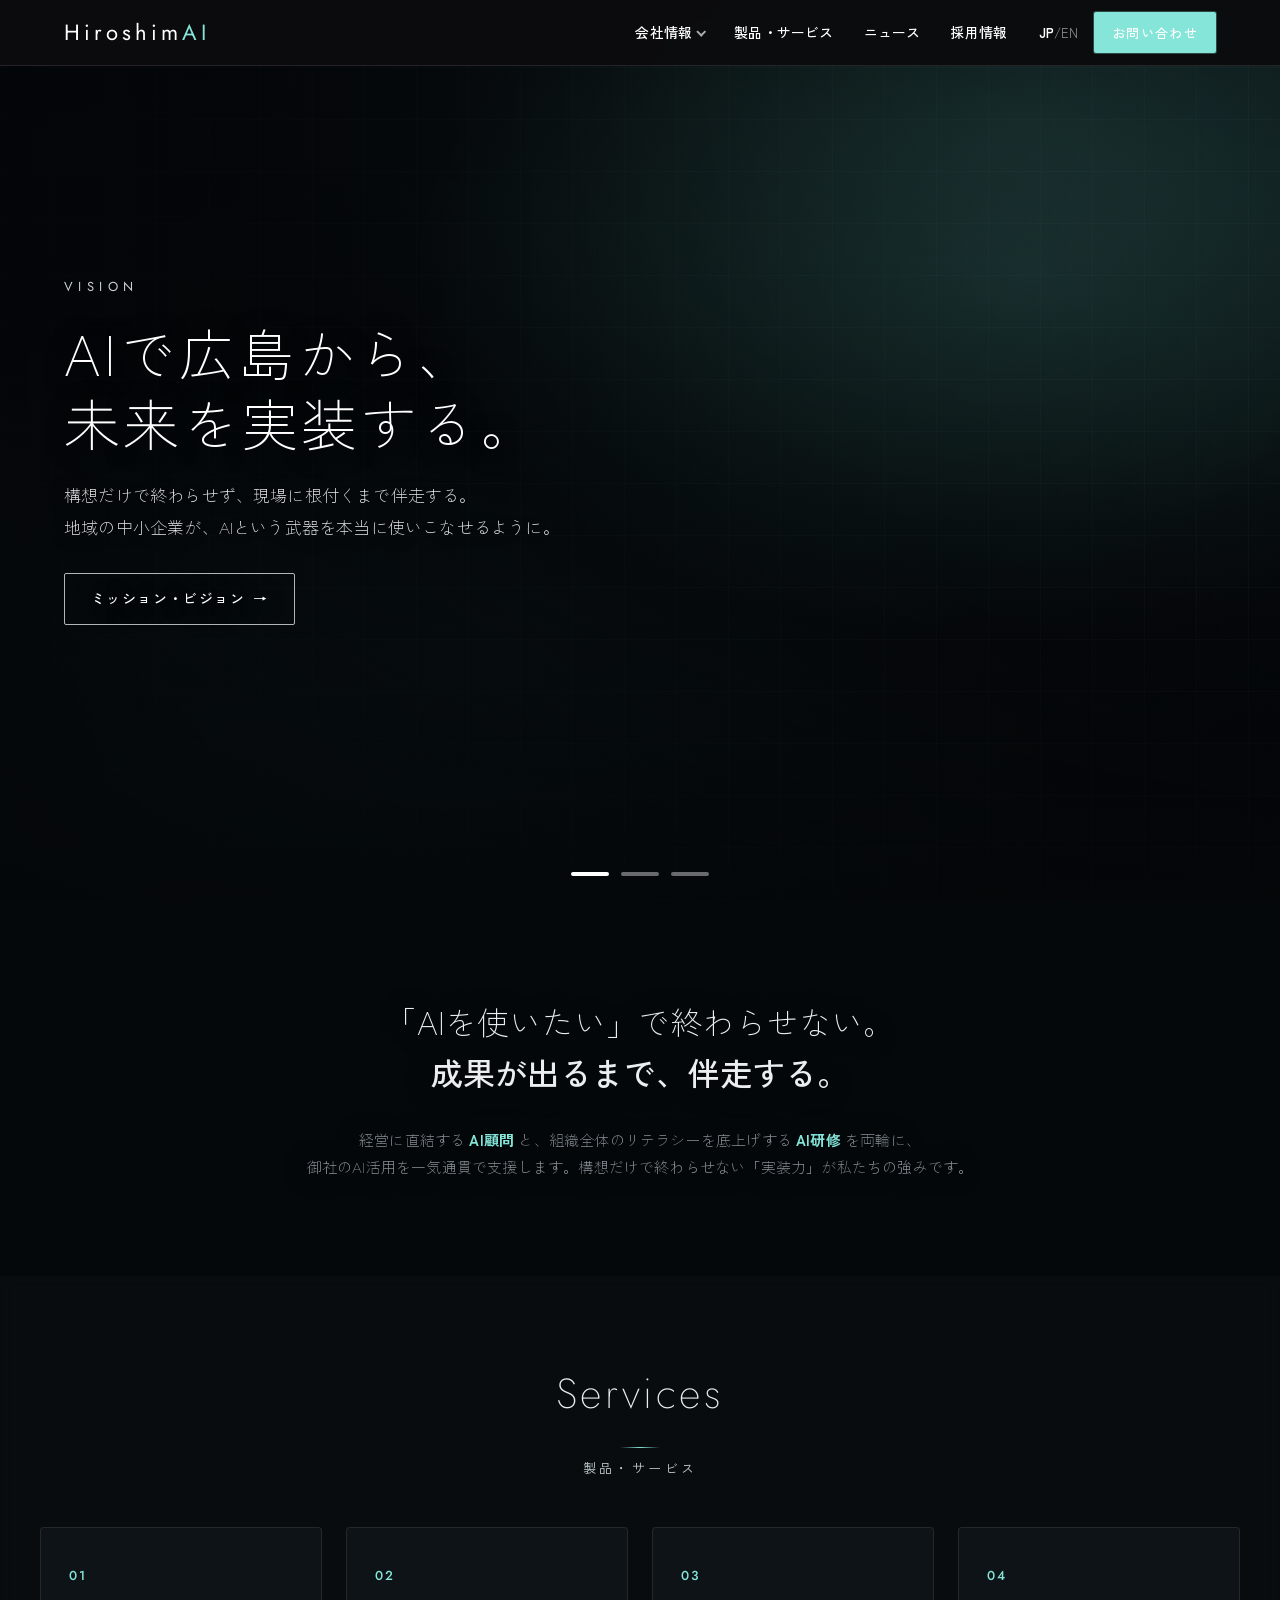
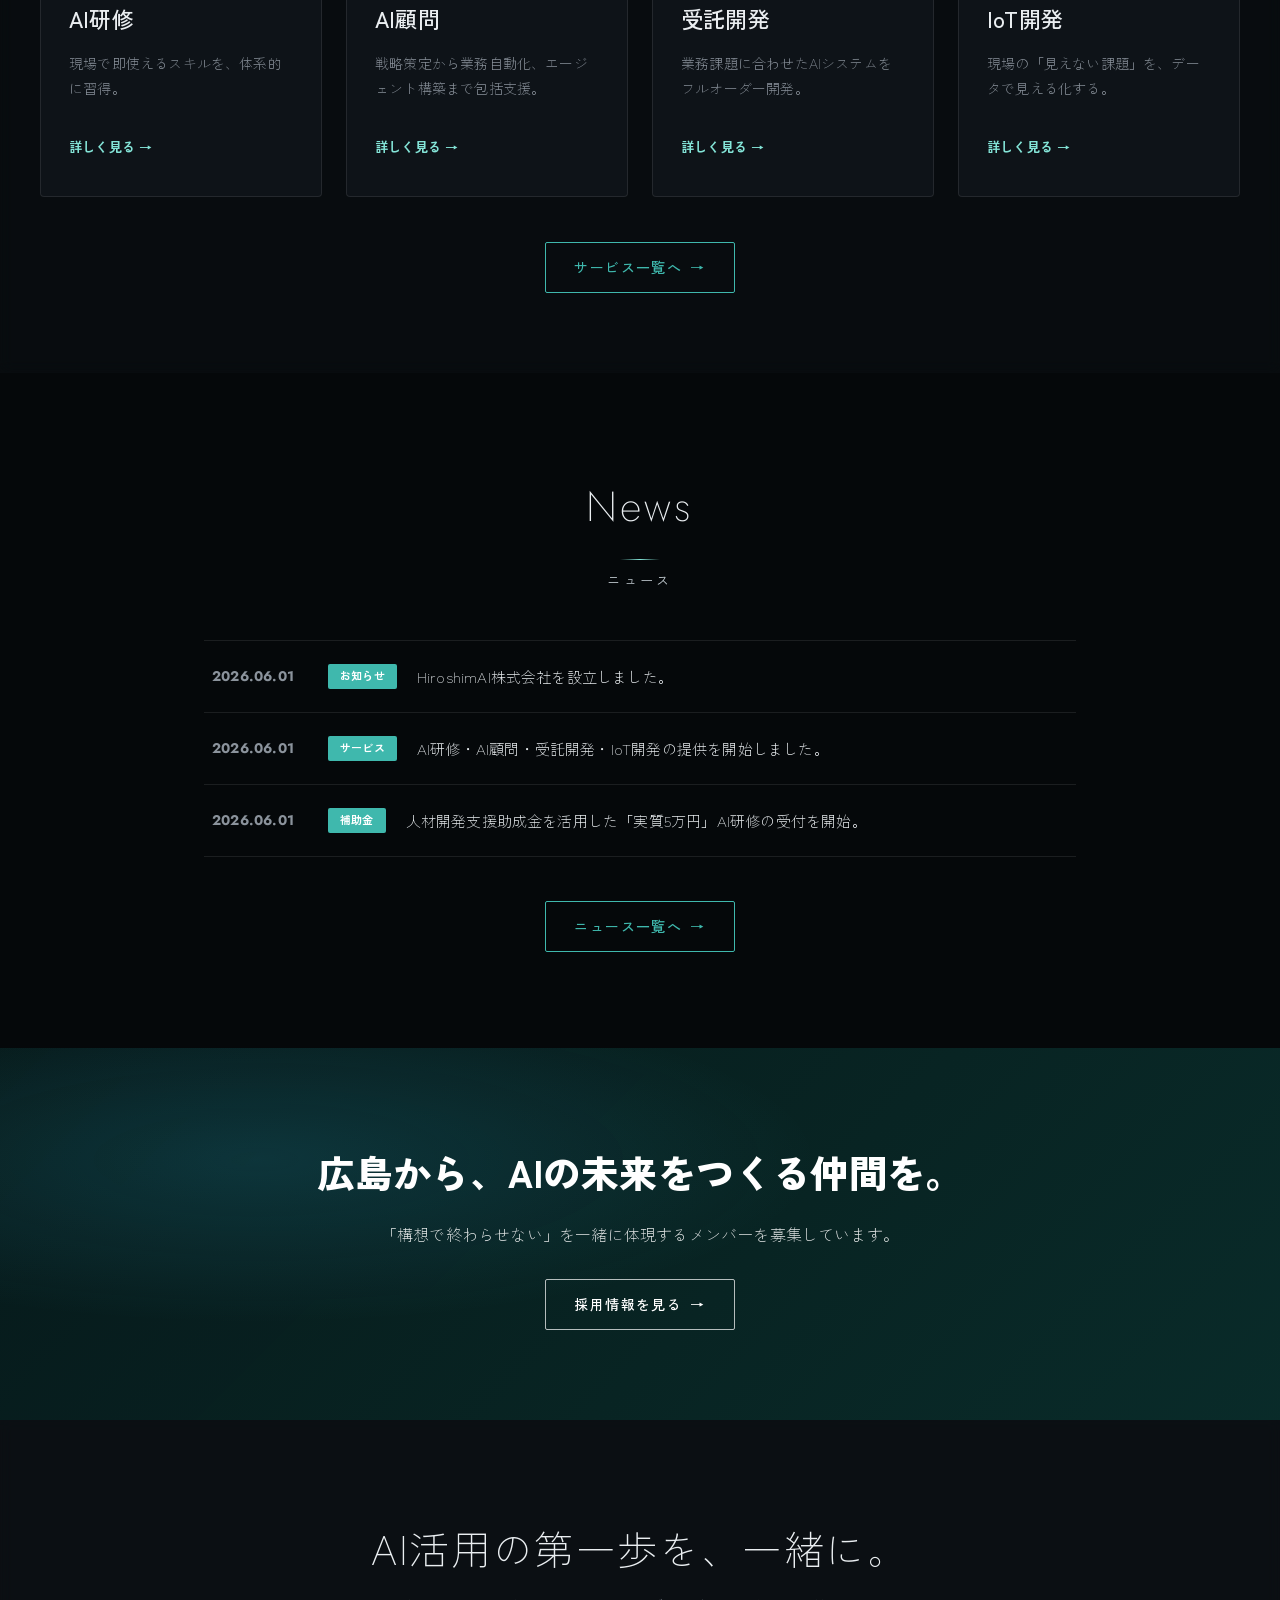
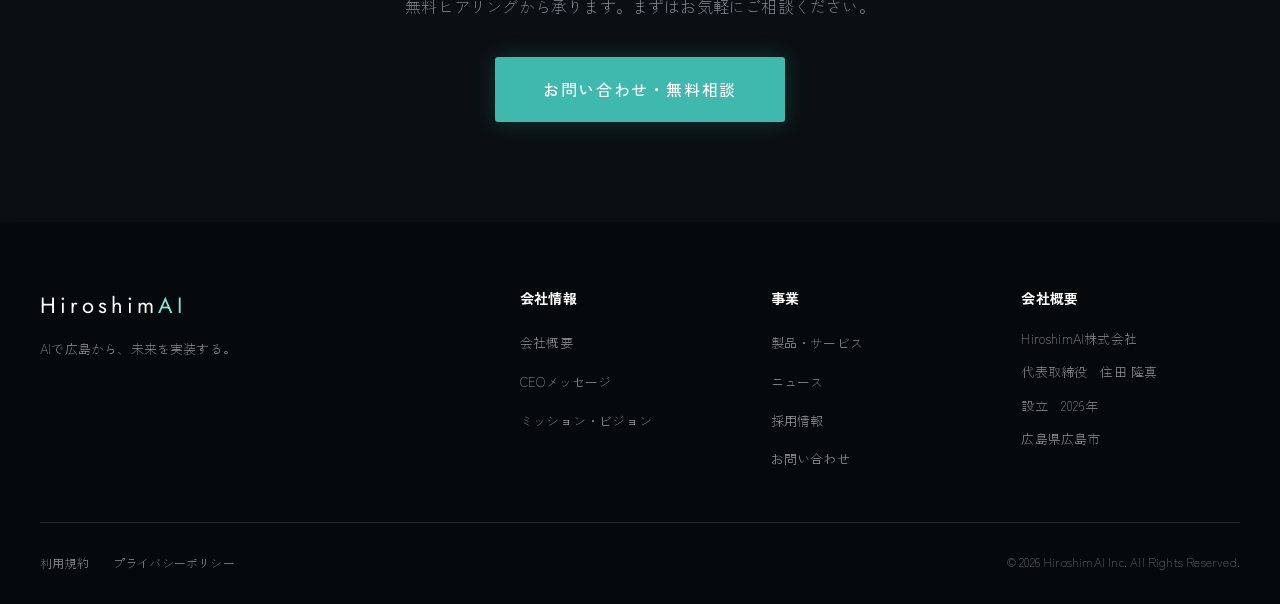
==== index.html @ 33a02822 "HiroshimAI corporate site Co-Authored-By: Claude Opus 4.8 <noreply@anthropic.com>" ====
<!DOCTYPE html>
<html lang="ja">
<head>
  <meta charset="UTF-8" />
  <meta name="viewport" content="width=device-width, initial-scale=1.0" />
  <script>if(!(window.matchMedia&&matchMedia("(prefers-reduced-motion: reduce)").matches))document.documentElement.classList.add("anim");</script>
  <title>HiroshimAI株式会社 | AIで広島から、未来を実装する。</title>
  <meta name="description" content="HiroshimAI株式会社のコーポレートサイト。AI研修・AI顧問・受託開発・IoT開発で、地域の中小企業のAI活用を構想から実装まで一気通貫で支援します。" />
  <link rel="preconnect" href="https://fonts.googleapis.com" />
  <link rel="preconnect" href="https://fonts.gstatic.com" crossorigin />
  <link href="https://fonts.googleapis.com/css2?family=Jost:wght@200;300;400;500;600&family=Zen+Kaku+Gothic+New:wght@300;400;500;700&display=swap" rel="stylesheet" />
  <link rel="stylesheet" href="css/style.css" />
</head>
<body>
  <!-- ===== Welcome intro (≈5s) ===== -->
  <div class="intro" id="intro" role="presentation">
    <div class="intro-inner">
      <p class="intro-vision">Vision</p>
      <p class="intro-lead">AIで広島から、<br />未来を実装する。</p>
      <div class="intro-line"></div>
      <p class="intro-brand">Hiroshim<span>AI</span></p>
    </div>
  </div>

  <div id="app-header"></div>

  <main id="top">

    <!-- ===== Hero Carousel ===== -->
    <section class="hero" aria-label="メインビジュアル">
      <div class="hero-overlay"></div>
      <div class="hero-track" id="heroTrack">
        <article class="hero-slide is-active">
          <div class="hero-copy">
            <p class="hero-kicker">VISION</p>
            <h1 class="hero-title">AIで広島から、<br />未来を実装する。</h1>
            <p class="hero-lead">構想だけで終わらせず、現場に根付くまで伴走する。<br />地域の中小企業が、AIという武器を本当に使いこなせるように。</p>
            <a href="company/vision.html" class="hero-link">ミッション・ビジョン</a>
          </div>
        </article>

        <article class="hero-slide">
          <div class="hero-copy">
            <p class="hero-kicker">MISSION</p>
            <h1 class="hero-title">「AIを使いたい」で、<br />終わらせない。</h1>
            <p class="hero-lead">大切なのは、導入して終わりではなく、成果が出るまで伴走すること。<br />私たちは「実装力」で、地域のAI活用を本気で前へ進めます。</p>
            <a href="company/message.html" class="hero-link">私たちの想い</a>
          </div>
        </article>

        <article class="hero-slide">
          <div class="hero-copy">
            <p class="hero-kicker">WHAT WE DO</p>
            <h1 class="hero-title">学ぶ・任せる・つくる。</h1>
            <p class="hero-lead">AI研修・AI顧問・受託開発・IoT。<br />AI活用のあらゆるフェーズで、御社の隣に立ちます。</p>
            <a href="services/index.html" class="hero-link">事業内容を見る</a>
          </div>
        </article>
      </div>
      <div class="hero-dots" id="heroDots" role="tablist" aria-label="スライド切り替え"></div>
    </section>

    <!-- ===== Mission ===== -->
    <section class="mission" aria-label="ミッション">
      <p class="mission-text">
        「AIを使いたい」で終わらせない。<br />
        <strong>成果が出るまで、伴走する。</strong>
      </p>
      <p class="mission-sub">
        経営に直結する <em>AI顧問</em> と、組織全体のリテラシーを底上げする <em>AI研修</em> を両輪に、<br class="pc-only" />
        御社のAI活用を一気通貫で支援します。構想だけで終わらせない「実装力」が私たちの強みです。
      </p>
    </section>

    <!-- ===== Services teaser ===== -->
    <section class="services" id="services">
      <div class="section-head">
        <h2 class="section-title">Services</h2>
        <p class="section-jp">製品・サービス</p>
      </div>

      <div class="service-grid">
        <a class="service-card" href="services/index.html#training" data-reveal>
          <div class="service-num">01</div>
          <h3>AI研修</h3>
          <p class="service-catch">現場で即使えるスキルを、体系的に習得。</p>
          <span class="service-go">詳しく見る</span>
        </a>
        <a class="service-card" href="services/index.html#advisory" data-reveal>
          <div class="service-num">02</div>
          <h3>AI顧問</h3>
          <p class="service-catch">戦略策定から業務自動化、エージェント構築まで包括支援。</p>
          <span class="service-go">詳しく見る</span>
        </a>
        <a class="service-card" href="services/index.html#dev" data-reveal>
          <div class="service-num">03</div>
          <h3>受託開発</h3>
          <p class="service-catch">業務課題に合わせたAIシステムをフルオーダー開発。</p>
          <span class="service-go">詳しく見る</span>
        </a>
        <a class="service-card" href="services/index.html#iot" data-reveal>
          <div class="service-num">04</div>
          <h3>IoT開発</h3>
          <p class="service-catch">現場の「見えない課題」を、データで見える化する。</p>
          <span class="service-go">詳しく見る</span>
        </a>
      </div>
      <div class="center"><a href="services/index.html" class="more-link">サービス一覧へ</a></div>
    </section>

    <!-- ===== News teaser ===== -->
    <section class="news" id="news">
      <div class="section-head">
        <h2 class="section-title">News</h2>
        <p class="section-jp">ニュース</p>
      </div>
      <ul class="news-list">
        <li data-reveal>
          <time datetime="2026-06-01">2026.06.01</time>
          <span class="news-cat">お知らせ</span>
          <a href="news/index.html">HiroshimAI株式会社を設立しました。</a>
        </li>
        <li data-reveal>
          <time datetime="2026-06-01">2026.06.01</time>
          <span class="news-cat">サービス</span>
          <a href="news/index.html">AI研修・AI顧問・受託開発・IoT開発の提供を開始しました。</a>
        </li>
        <li data-reveal>
          <time datetime="2026-06-01">2026.06.01</time>
          <span class="news-cat">補助金</span>
          <a href="news/index.html">人材開発支援助成金を活用した「実質5万円」AI研修の受付を開始。</a>
        </li>
      </ul>
      <div class="center"><a href="news/index.html" class="more-link">ニュース一覧へ</a></div>
    </section>

    <!-- ===== Recruit teaser ===== -->
    <section class="home-recruit">
      <h2>広島から、AIの未来をつくる仲間を。</h2>
      <p>「構想で終わらせない」を一緒に体現するメンバーを募集しています。</p>
      <a href="recruit/index.html" class="more-link">採用情報を見る</a>
    </section>

    <!-- ===== Contact CTA ===== -->
    <section class="contact" id="contact">
      <h2 class="contact-title">AI活用の第一歩を、<br class="sp-only" />一緒に。</h2>
      <p class="contact-lead">無料ヒアリングから承ります。まずはお気軽にご相談ください。</p>
      <a href="contact.html" class="contact-btn">お問い合わせ・無料相談</a>
    </section>

  </main>

  <div id="app-footer"></div>

  <script>
    (function () {
      var intro = document.getElementById("intro");
      if (!intro) return;
      var reduce = window.matchMedia && window.matchMedia("(prefers-reduced-motion: reduce)").matches;
      document.body.classList.add("intro-lock");
      var DUR = reduce ? 400 : 5000;
      function end() {
        document.body.classList.remove("intro-lock");
        if (intro && intro.parentNode) intro.parentNode.removeChild(intro);
        window.scrollTo(0, 0);
      }
      var t = setTimeout(end, DUR);
      /* click / key to skip */
      intro.addEventListener("click", function () { clearTimeout(t); end(); });
      window.addEventListener("keydown", function (e) {
        if (e.key === "Escape" || e.key === "Enter" || e.key === " ") { clearTimeout(t); end(); }
      }, { once: true });
    })();
  </script>
  <script src="js/layout.js"></script>
  <script src="js/home.js"></script>
</body>
</html>
---- css/style.css ----
/* ============================================================
   HiroshimAI Corporate Site — Sony-inspired clean layout
   ============================================================ */

:root {
  --ink: #eaeef1;
  --ink-soft: #8b939c;
  --line: rgba(255, 255, 255, 0.09);
  --bg: #07090c;
  --bg-alt: #0e1318;
  --panel: rgba(12, 16, 20, 0.58);
  --panel-2: rgba(16, 21, 26, 0.58);
  --accent: #3fb8ad;        /* 統一アクア — solid fills */
  --accent-2: #84e5d8;      /* 明るいアクア — links / highlights */
  --gold: #84e5d8;          /* アクセント（旧goldの参照を流用） */
  --metal: #c8d1d7;         /* プラチナ — 上質なラベル / 細線 */
  --header-h: 66px;
  --maxw: 1200px;
  --font: "Zen Kaku Gothic New", "Noto Sans JP", -apple-system, BlinkMacSystemFont, "Segoe UI", sans-serif;
  --font-en: "Jost", "Zen Kaku Gothic New", sans-serif;
}

* { margin: 0; padding: 0; box-sizing: border-box; }

html { scroll-behavior: smooth; background: #05080a; }

body {
  font-family: var(--font);
  color: var(--ink);
  background: transparent;
  line-height: 1.8;
  font-weight: 400;
  -webkit-font-smoothing: antialiased;
}

/* ---------- Site-wide background video (rotated, full-screen) ---------- */
.site-bg {
  position: fixed; inset: 0; z-index: -2;
  overflow: hidden; background: #05080a;
}
.site-bg-video {
  position: absolute; top: 50%; left: 50%;
  width: 100vh; height: 100vw;          /* swapped so a 90° turn fills the viewport */
  object-fit: cover;
  transform: translate(-50%, -50%) rotate(90deg);
  filter: saturate(1.08) contrast(1.04) brightness(0.92);
}
.site-bg-overlay {
  position: fixed; inset: 0; z-index: -1; pointer-events: none;
  background:
    radial-gradient(110% 80% at 80% 14%, rgba(110, 220, 208, 0.13), transparent 56%),
    radial-gradient(120% 90% at 10% 92%, rgba(70, 190, 180, 0.12), transparent 62%),
    repeating-linear-gradient(0deg, rgba(150, 210, 215, 0.03) 0 1px, transparent 1px 52px),
    repeating-linear-gradient(90deg, rgba(150, 210, 215, 0.03) 0 1px, transparent 1px 52px),
    radial-gradient(150% 120% at 50% 50%, transparent 26%, rgba(4, 6, 8, 0.58) 78%, rgba(3, 4, 6, 0.85) 100%),
    linear-gradient(180deg, rgba(5, 7, 9, 0.55) 0%, rgba(5, 7, 9, 0.42) 40%, rgba(5, 7, 9, 0.64) 100%);
}

a { color: inherit; text-decoration: none; }
ul { list-style: none; }
img { max-width: 100%; display: block; }

.pc-only { display: inline; }
.sp-only { display: none; }

/* ---------- Header ---------- */
.site-header {
  position: fixed;
  top: 0; left: 0; right: 0;
  height: var(--header-h);
  background: rgba(12, 12, 14, 0.95);
  backdrop-filter: blur(10px);
  border-bottom: 1px solid rgba(255, 255, 255, 0.10);
  z-index: 1000;
  transition: box-shadow .3s;
}
.site-header.scrolled { box-shadow: 0 2px 18px rgba(0,0,0,.35); }

/* black bar → light text */
.site-header .brand-mark { color: #fff; }
.site-header .global-nav a { color: #fff; }
.site-header .global-nav a:hover { color: #7fb2ff; }
.site-header .global-nav a.active { color: #7fb2ff; }
.site-header .lang-toggle { color: #fff; }
.site-header .lang-toggle span { color: rgba(255,255,255,.55); }
.site-header .nav-burger span { background: #fff; }
.site-header .btn-contact { background: var(--accent-2); }
.site-header .btn-contact:hover { background: #fff; color: var(--accent); }

.header-inner {
  max-width: var(--maxw);
  height: 100%;
  margin: 0 auto;
  padding: 0 24px;
  display: flex;
  align-items: center;
  gap: 32px;
}

.brand-mark {
  font-weight: 900;
  font-size: 22px;
  letter-spacing: .5px;
  color: var(--ink);
}
.brand-ai { color: var(--accent-2); }

.global-nav { margin-left: auto; }
.global-nav ul { display: flex; gap: 30px; }
.global-nav a {
  font-size: 14px;
  font-weight: 500;
  color: var(--ink);
  position: relative;
  padding: 4px 0;
  transition: color .2s;
}
.global-nav a::after {
  content: "";
  position: absolute;
  left: 0; bottom: -2px;
  width: 0; height: 2px;
  background: var(--accent-2);
  transition: width .25s;
}
.global-nav a:hover { color: var(--accent-2); }
.global-nav a:hover::after { width: 100%; }

.header-utility { display: flex; align-items: center; gap: 16px; }

.lang-toggle {
  background: none; border: none; cursor: pointer;
  font-family: var(--font);
  font-size: 13px; font-weight: 700; color: var(--ink);
}
.lang-toggle span { color: var(--ink-soft); font-weight: 400; }

.btn-contact {
  font-size: 13px; font-weight: 700;
  color: #fff; background: var(--accent);
  padding: 9px 18px; border-radius: 2px;
  transition: background .2s;
}
.btn-contact:hover { background: var(--accent-2); }

.nav-burger {
  display: none;
  flex-direction: column; gap: 5px;
  background: none; border: none; cursor: pointer; padding: 4px;
}
.nav-burger span {
  width: 24px; height: 2px; background: var(--ink);
  transition: transform .3s, opacity .3s;
}
.nav-burger.open span:nth-child(1) { transform: translateY(7px) rotate(45deg); }
.nav-burger.open span:nth-child(2) { opacity: 0; }
.nav-burger.open span:nth-child(3) { transform: translateY(-7px) rotate(-45deg); }

.mobile-drawer {
  position: fixed; top: var(--header-h); left: 0; right: 0;
  background: #fff; border-bottom: 1px solid var(--line);
  z-index: 999;
}
.mobile-drawer ul { padding: 8px 24px 20px; }
.mobile-drawer li { border-bottom: 1px solid var(--line); }
.mobile-drawer a { display: block; padding: 16px 4px; font-weight: 500; }
.drawer-contact { color: var(--accent-2); font-weight: 700; }

/* ---------- Hero ---------- */
.hero {
  position: relative;
  margin-top: 0;
  height: 100vh;
  min-height: 560px;
  overflow: hidden;
  background: transparent;     /* the site-wide video shows through */
}
.hero-overlay {
  position: absolute; inset: 0; z-index: 1; pointer-events: none;
  background:
    radial-gradient(80% 70% at 80% 30%, rgba(110,220,208,.13), transparent 60%),
    linear-gradient(90deg, rgba(4,6,8,.82) 0%, rgba(4,6,8,.44) 48%, rgba(4,6,8,.08) 100%),
    linear-gradient(0deg, rgba(4,6,8,.68) 0%, transparent 35%);
}
.hero-track { height: 100%; position: relative; z-index: 2; }

.hero-slide {
  position: absolute; inset: 0;
  opacity: 0; visibility: hidden;
  transition: opacity .9s ease;
  display: flex; align-items: center;
}
.hero-slide.is-active { opacity: 1; visibility: visible; }

.hero-bg {
  position: absolute; inset: 0;
  z-index: 0;
  transform: scale(1.05);
  transition: transform 6s ease;
}
.hero-slide.is-active .hero-bg { transform: scale(1); }

.hero-bg-1 { background:
  radial-gradient(circle at 75% 30%, rgba(31,111,235,.45), transparent 55%),
  linear-gradient(135deg, #06203b 0%, #0a2540 55%, #123a63 100%); }
.hero-bg-2 { background:
  radial-gradient(circle at 70% 70%, rgba(46,204,153,.4), transparent 55%),
  linear-gradient(135deg, #06231a 0%, #0b3d2e 60%, #145c44 100%); }
.hero-bg-3 { background:
  radial-gradient(circle at 78% 35%, rgba(160,90,230,.45), transparent 55%),
  linear-gradient(135deg, #1b0d2b 0%, #3a1d57 60%, #582a82 100%); }

.hero-bg::after {
  content: "";
  position: absolute; inset: 0;
  background-image:
    linear-gradient(rgba(255,255,255,.05) 1px, transparent 1px),
    linear-gradient(90deg, rgba(255,255,255,.05) 1px, transparent 1px);
  background-size: 48px 48px;
  mask-image: radial-gradient(circle at 70% 50%, #000, transparent 75%);
}

.hero-copy {
  position: relative; z-index: 2;
  max-width: var(--maxw);
  width: 100%;
  margin: 0 auto;
  padding: 0 24px;
  color: #fff;
}
.hero-kicker {
  font-size: 13px; font-weight: 700; letter-spacing: .25em;
  opacity: .85; margin-bottom: 18px;
}
.hero-title {
  font-size: clamp(30px, 5vw, 56px);
  font-weight: 900; line-height: 1.25;
  letter-spacing: .02em;
  margin-bottom: 22px;
}
.hero-lead {
  font-size: clamp(14px, 1.6vw, 17px);
  font-weight: 400; line-height: 1.9;
  opacity: .92; margin-bottom: 30px;
  max-width: 560px;
}
.hero-link {
  display: inline-flex; align-items: center; gap: 8px;
  font-size: 14px; font-weight: 700; color: #fff;
  border: 1px solid rgba(255,255,255,.7);
  padding: 12px 26px; border-radius: 2px;
  transition: background .25s, color .25s;
}
.hero-link::after { content: "→"; }
.hero-link:hover { background: #fff; color: var(--accent); }

.hero-dots {
  position: absolute; bottom: 24px; left: 50%;
  transform: translateX(-50%);
  display: flex; gap: 12px; z-index: 3;
}
.hero-dots button {
  width: 38px; height: 4px; border: none; cursor: pointer;
  background: rgba(255,255,255,.4); border-radius: 2px;
  transition: background .3s;
}
.hero-dots button.active { background: #fff; }

/* ---------- Mission ---------- */
.mission {
  text-align: center;
  padding: 96px 24px;
  max-width: 860px; margin: 0 auto;
}
.mission-text {
  font-size: clamp(20px, 3vw, 32px);
  font-weight: 300; line-height: 1.6;
  margin-bottom: 28px;
}
.mission-text strong { font-weight: 900; }
.mission-sub { font-size: 15px; color: var(--ink-soft); }
.mission-sub em { font-style: normal; color: var(--accent-2); font-weight: 700; }

/* ---------- Section headings ---------- */
.section-head { text-align: center; margin-bottom: 48px; }
.section-title {
  font-size: clamp(28px, 4vw, 42px);
  font-weight: 900; letter-spacing: .04em;
}
.section-jp {
  font-size: 13px; font-weight: 500; letter-spacing: .2em;
  color: var(--ink-soft); margin-top: 8px;
}
.section-head-light .section-title,
.section-head-light .section-jp { color: #fff; }
.section-head-light .section-jp { opacity: .75; }

/* ---------- Services ---------- */
.services { padding: 80px 24px; background: var(--bg-alt); }
.service-grid {
  max-width: var(--maxw); margin: 0 auto;
  display: grid; grid-template-columns: repeat(4, 1fr); gap: 24px;
}
.service-card {
  background: #fff; border: 1px solid var(--line);
  padding: 36px 28px; border-radius: 4px;
  transition: transform .3s, box-shadow .3s;
  position: relative; overflow: hidden;
}
.service-card::before {
  content: ""; position: absolute; top: 0; left: 0;
  width: 100%; height: 4px; background: var(--accent-2);
  transform: scaleX(0); transform-origin: left; transition: transform .3s;
}
.service-card:hover { transform: translateY(-6px); box-shadow: 0 16px 40px rgba(0,0,0,.08); }
.service-card:hover::before { transform: scaleX(1); }
.service-num {
  font-size: 13px; font-weight: 700; color: var(--accent-2);
  letter-spacing: .1em; margin-bottom: 12px;
}
.service-card h3 { font-size: 22px; font-weight: 900; margin-bottom: 12px; }
.service-catch { font-size: 14px; color: var(--ink-soft); margin-bottom: 18px; min-height: 3.6em; }
.service-points li {
  font-size: 13px; padding-left: 18px; position: relative; margin-bottom: 6px;
}
.service-points li::before {
  content: ""; position: absolute; left: 0; top: .8em;
  width: 6px; height: 6px; border-radius: 50%; background: var(--accent-2);
}

/* ---------- Steps ---------- */
.steps { padding: 96px 24px; }
.steps-lead { text-align: center; color: var(--ink-soft); margin: -24px 0 48px; font-size: 15px; }
.step-grid {
  max-width: var(--maxw); margin: 0 auto;
  display: grid; grid-template-columns: repeat(3, 1fr); gap: 28px;
}
.step-card {
  border: 1px solid var(--line); border-radius: 4px;
  padding: 34px 30px; position: relative;
}
.step-day {
  display: inline-block; font-size: 13px; font-weight: 700; color: #fff;
  background: var(--accent); padding: 4px 14px; border-radius: 2px; margin-bottom: 16px;
}
.step-card h3 { font-size: 20px; font-weight: 900; margin-bottom: 12px; }
.step-card > p { font-size: 14px; color: var(--ink-soft); margin-bottom: 18px; }
.step-card ul li {
  font-size: 13px; padding-left: 20px; position: relative; margin-bottom: 8px;
  border-top: 1px dashed var(--line); padding-top: 8px;
}
.step-card ul li::before {
  content: "✓"; position: absolute; left: 0; top: 8px; color: var(--accent-2); font-weight: 700;
}

/* ---------- Flow ---------- */
.flow { padding: 96px 24px; background: var(--bg-alt); }
.flow-list {
  max-width: var(--maxw); margin: 0 auto;
  display: grid; grid-template-columns: repeat(4, 1fr); gap: 0;
}
.flow-item {
  background: var(--bg-alt); padding: 32px 24px; border: 1px solid var(--line);
  position: relative;
}
.flow-item:not(:last-child)::after {
  content: "›"; position: absolute; right: -12px; top: 50%;
  transform: translateY(-50%); font-size: 28px; color: var(--accent-2);
  z-index: 2; background: transparent; padding: 0 2px;
}
.flow-step {
  font-size: 12px; font-weight: 700; color: var(--accent-2); letter-spacing: .1em;
}
.flow-item h3 { font-size: 18px; font-weight: 900; margin: 8px 0 10px; }
.flow-item p { font-size: 13px; color: var(--ink-soft); }

/* ---------- Pricing ---------- */
.pricing { padding: 96px 24px; }
.pricing-training {
  max-width: 980px; margin: 0 auto 72px;
  text-align: center;
  background: var(--bg-alt); border-radius: 8px; padding: 48px 32px;
}
.pt-lead { font-size: 17px; margin-bottom: 32px; }
.pt-lead strong { color: var(--accent-2); font-size: 1.3em; }
.pt-calc {
  display: flex; align-items: center; justify-content: center;
  gap: 18px; flex-wrap: wrap; margin-bottom: 24px;
}
.pt-box {
  background: #fff; border: 1px solid var(--line); border-radius: 6px;
  padding: 22px 28px; min-width: 180px;
}
.pt-box-accent { border-color: var(--accent-2); background: var(--accent); color: #fff; }
.pt-label { display: block; font-size: 13px; color: var(--ink-soft); margin-bottom: 6px; }
.pt-box-accent .pt-label { color: rgba(255,255,255,.85); }
.pt-num { display: block; font-size: 44px; font-weight: 900; line-height: 1; }
.pt-num small { font-size: 16px; font-weight: 700; margin-left: 2px; }
.pt-note { display: block; font-size: 11px; color: var(--ink-soft); margin-top: 6px; }
.pt-box-accent .pt-note { color: rgba(255,255,255,.8); }
.pt-op { font-size: 32px; font-weight: 300; color: var(--ink-soft); }
.pt-foot { font-size: 12px; color: var(--ink-soft); margin-top: 18px; }

.plans-title { text-align: center; font-size: 24px; font-weight: 900; margin-bottom: 36px; }
.plan-grid {
  max-width: var(--maxw); margin: 0 auto;
  display: grid; grid-template-columns: repeat(4, 1fr); gap: 20px;
}
.plan-card {
  border: 1px solid var(--line); border-radius: 6px; padding: 30px 24px;
  display: flex; flex-direction: column;
}
.plan-card-featured {
  border: 2px solid var(--accent-2);
  box-shadow: 0 14px 38px rgba(31,111,235,.14);
  position: relative;
}
.plan-card-featured::before {
  content: "おすすめ"; position: absolute; top: -12px; left: 50%;
  transform: translateX(-50%); background: var(--accent-2); color: #fff;
  font-size: 11px; font-weight: 700; padding: 4px 14px; border-radius: 20px;
}
.plan-tag { font-size: 12px; font-weight: 700; color: var(--accent-2); letter-spacing: .1em; }
.plan-card h4 { font-size: 20px; font-weight: 900; margin: 6px 0 10px; }
.plan-price { font-size: 30px; font-weight: 900; margin-bottom: 20px; }
.plan-price small { font-size: 14px; font-weight: 500; color: var(--ink-soft); }
.plan-card ul li {
  font-size: 13px; padding: 9px 0 9px 20px; position: relative;
  border-top: 1px solid var(--line);
}
.plan-card ul li::before {
  content: "✓"; position: absolute; left: 0; color: var(--accent-2); font-weight: 700;
}

/* ---------- Company / Message ---------- */
.company {
  padding: 96px 24px;
  background: linear-gradient(135deg, #06203b, #0a2540 60%, #123a63);
  color: #fff;
}
.company-inner {
  max-width: var(--maxw); margin: 0 auto;
  display: grid; grid-template-columns: 320px 1fr; gap: 56px; align-items: center;
}
.rep-photo {
  aspect-ratio: 3/4; border-radius: 6px;
  background:
    radial-gradient(circle at 50% 35%, rgba(31,111,235,.5), transparent 60%),
    linear-gradient(160deg, #16314f, #0a2540);
  border: 1px solid rgba(255,255,255,.15);
  display: flex; align-items: flex-end; justify-content: center;
  padding-bottom: 24px;
}
.rep-photo span {
  writing-mode: vertical-rl; font-size: 30px; font-weight: 900;
  letter-spacing: .15em; opacity: .9;
}
.rep-lead { font-size: clamp(20px, 2.6vw, 28px); font-weight: 700; line-height: 1.6; margin-bottom: 20px; }
.rep-text { font-size: 15px; opacity: .9; margin-bottom: 28px; max-width: 560px; }
.rep-name { display: flex; align-items: baseline; gap: 14px; margin-bottom: 24px; }
.rep-role { font-size: 13px; opacity: .8; }
.rep-fullname { font-size: 26px; font-weight: 900; letter-spacing: .08em; }
.rep-history { border-top: 1px solid rgba(255,255,255,.2); padding-top: 18px; }
.rep-history li {
  font-size: 14px; padding: 7px 0; display: flex; gap: 18px;
  border-bottom: 1px solid rgba(255,255,255,.1);
}
.rep-history li span { font-weight: 700; color: #7fb2ff; min-width: 48px; }

/* ---------- News ---------- */
.news { padding: 96px 24px; max-width: 920px; margin: 0 auto; }
.news-list li {
  display: flex; align-items: center; gap: 20px; flex-wrap: wrap;
  padding: 22px 8px; border-bottom: 1px solid var(--line);
  transition: background .2s;
}
.news-list li:first-child { border-top: 1px solid var(--line); }
.news-list li:hover { background: var(--bg-alt); }
.news-list time { font-size: 14px; font-weight: 700; color: var(--ink-soft); min-width: 96px; }
.news-cat {
  font-size: 11px; font-weight: 700; color: #fff; background: var(--accent);
  padding: 3px 12px; border-radius: 2px;
}
.news-list a { font-size: 15px; font-weight: 500; flex: 1; }
.news-list a:hover { color: var(--accent-2); }

/* ---------- Contact ---------- */
.contact {
  text-align: center; padding: 100px 24px;
  background: var(--bg-alt);
}
.contact-title { font-size: clamp(26px, 4vw, 40px); font-weight: 900; line-height: 1.4; margin-bottom: 16px; }
.contact-lead { font-size: 16px; color: var(--ink-soft); margin-bottom: 36px; }
.contact-btn {
  display: inline-block; font-size: 16px; font-weight: 700; color: #fff;
  background: var(--accent); padding: 18px 48px; border-radius: 3px;
  transition: transform .2s, background .2s;
}
.contact-btn:hover { background: var(--accent-2); transform: translateY(-3px); }

/* ---------- Footer ---------- */
.site-footer { background: #0c0c0e; color: #cfcfd4; padding: 64px 24px 28px; }
.footer-inner {
  max-width: var(--maxw); margin: 0 auto;
  display: grid; grid-template-columns: 1.2fr 2fr; gap: 48px;
  padding-bottom: 40px; border-bottom: 1px solid rgba(255,255,255,.12);
}
.footer-brand .brand-mark { color: #fff; }
.footer-brand p { font-size: 13px; opacity: .7; margin-top: 12px; }
.footer-nav { display: grid; grid-template-columns: repeat(3, 1fr); gap: 32px; }
.footer-col h4 { font-size: 14px; font-weight: 700; color: #fff; margin-bottom: 16px; }
.footer-col ul li { margin-bottom: 10px; }
.footer-col a { font-size: 13px; opacity: .75; transition: opacity .2s; }
.footer-col a:hover { opacity: 1; }
.footer-meta li { font-size: 13px; opacity: .7; margin-bottom: 8px; }
.footer-bottom {
  max-width: var(--maxw); margin: 24px auto 0;
  display: flex; justify-content: space-between; align-items: center; flex-wrap: wrap; gap: 12px;
}
.footer-legal { display: flex; gap: 24px; }
.footer-legal a { font-size: 12px; opacity: .7; }
.footer-legal a:hover { opacity: 1; }
.copyright { font-size: 12px; opacity: .55; }

/* ---------- Global nav dropdown ---------- */
.global-nav { height: 100%; }
.global-nav ul { height: 100%; align-items: stretch; }
.global-nav li { display: flex; align-items: center; }
.has-dropdown { position: relative; }
.nav-top { display: inline-flex; align-items: center; gap: 5px; }
.caret {
  width: 7px; height: 7px; border-right: 2px solid currentColor;
  border-bottom: 2px solid currentColor; transform: rotate(45deg) translateY(-1px);
  transition: transform .25s; opacity: .65;
}
.has-dropdown:hover .caret { transform: rotate(225deg) translateY(-1px); }
.global-nav a.active { color: var(--accent-2); }
.global-nav a.active::after { width: 100%; }

.dropdown {
  position: absolute; top: 100%; left: 50%;
  transform: translateX(-50%) translateY(10px);
  min-width: 220px; background: #fff;
  border: 1px solid var(--line); border-radius: 4px;
  box-shadow: 0 14px 36px rgba(0,0,0,.12);
  padding: 8px 0; z-index: 1100;
  opacity: 0; visibility: hidden; pointer-events: none;
  transition: opacity .2s ease, transform .2s ease;
}
.has-dropdown:hover .dropdown,
.has-dropdown:focus-within .dropdown {
  opacity: 1; visibility: visible; pointer-events: auto;
  transform: translateX(-50%) translateY(0);
}
.dropdown a {
  display: block; padding: 12px 24px; font-size: 13px; font-weight: 500;
  white-space: nowrap;
}
.dropdown a::after { display: none; }
.dropdown a:hover { background: var(--bg-alt); color: var(--accent-2); }
.dropdown a[aria-current="page"] { color: var(--accent-2); font-weight: 700; }

/* drawer accordion */
.drawer-acc {
  width: 100%; text-align: left; background: none; border: none; cursor: pointer;
  font-family: var(--font); font-size: 16px; font-weight: 500; color: var(--ink);
  padding: 16px 4px; display: flex; align-items: center; justify-content: space-between;
}
.acc-icon { width: 10px; height: 10px; border-right: 2px solid var(--ink); border-bottom: 2px solid var(--ink); transform: rotate(45deg); transition: transform .25s; }
.drawer-acc.open .acc-icon { transform: rotate(225deg); }
.drawer-sub { padding: 0 0 12px 16px; }
.drawer-sub a { display: block; padding: 12px 4px; font-size: 14px; color: var(--ink-soft); border-bottom: 1px solid var(--line); }

/* ---------- Sub-page hero / breadcrumb ---------- */
.page-hero {
  margin-top: var(--header-h);
  padding: 104px 24px 80px;
  background: linear-gradient(135deg, #06203b 0%, #0a2540 60%, #123a63 100%);
  color: #fff; position: relative; overflow: hidden;
}
.page-hero::after {
  content: ""; position: absolute; inset: 0;
  background-image:
    linear-gradient(rgba(255,255,255,.05) 1px, transparent 1px),
    linear-gradient(90deg, rgba(255,255,255,.05) 1px, transparent 1px);
  background-size: 46px 46px;
  mask-image: radial-gradient(circle at 80% 40%, #000, transparent 78%);
}
.page-hero-inner { max-width: var(--maxw); margin: 0 auto; position: relative; z-index: 1; }
/* Sony-style page title: large thin English, small Japanese subtitle */
.page-hero h1 {
  font-size: clamp(40px, 8vw, 92px);
  font-weight: 300;
  line-height: 1.08;
  letter-spacing: .01em;
  margin: 0;
  color: #fff;
}
.page-hero .page-jp {
  margin-top: 18px;
  font-size: clamp(14px, 1.7vw, 18px);
  font-weight: 400;
  letter-spacing: .22em;
  color: rgba(255,255,255,.72);
}

.breadcrumb {
  border-bottom: 1px solid var(--line); background: #fff;
}
.breadcrumb ol {
  max-width: var(--maxw); margin: 0 auto; padding: 14px 24px;
  display: flex; flex-wrap: wrap; gap: 8px; font-size: 12px; color: var(--ink-soft);
}
.breadcrumb a:hover { color: var(--accent-2); }
.breadcrumb li:not(:last-child)::after { content: "›"; margin-left: 8px; opacity: .5; }

/* ---------- Generic page section ---------- */
.page-section { padding: 80px 24px; }
.page-section .inner { max-width: var(--maxw); margin: 0 auto; }
.page-section.alt { background: var(--bg-alt); }
.block-head { text-align: center; margin-bottom: 44px; }
.block-head .en { font-size: 13px; font-weight: 700; letter-spacing: .2em; color: var(--accent-2); }
.block-head h2 { font-size: clamp(24px, 3.4vw, 34px); font-weight: 900; margin-top: 6px; }
.lead-text { max-width: 760px; margin: 0 auto 40px; text-align: center; font-size: 16px; color: var(--ink-soft); }

/* ---------- Company profile table ---------- */
.profile-table { width: 100%; max-width: 880px; margin: 0 auto; border-collapse: collapse; }
.profile-table th, .profile-table td {
  text-align: left; padding: 20px 18px; border-bottom: 1px solid var(--line); font-size: 15px; vertical-align: top;
}
.profile-table th { width: 220px; font-weight: 700; background: var(--bg-alt); }

/* ---------- Vision page ---------- */
.vision-statement {
  text-align: center; padding: 30px 24px 10px;
}
.vision-statement .big {
  font-size: clamp(28px, 5vw, 52px); font-weight: 900; line-height: 1.4;
  background: linear-gradient(135deg, #0a2540, #1f6feb); -webkit-background-clip: text; background-clip: text; color: transparent;
}
.value-grid { display: grid; grid-template-columns: repeat(3, 1fr); gap: 24px; max-width: var(--maxw); margin: 0 auto; }
.value-card { border: 1px solid var(--line); border-radius: 6px; padding: 36px 30px; background: #fff; }
.value-card .v-num { font-size: 13px; font-weight: 700; color: var(--accent-2); letter-spacing: .1em; }
.value-card h3 { font-size: 20px; font-weight: 900; margin: 10px 0 12px; }
.value-card p { font-size: 14px; color: var(--ink-soft); }

/* ---------- Home teaser blocks ---------- */
.more-link {
  display: inline-flex; align-items: center; gap: 8px;
  font-size: 14px; font-weight: 700; color: var(--accent);
  border: 1px solid var(--accent); padding: 12px 28px; border-radius: 2px;
  transition: background .2s, color .2s;
}
.more-link::after { content: "→"; }
.more-link:hover { background: var(--accent); color: #fff; }
.center { text-align: center; margin-top: 44px; }

a.service-card { color: inherit; cursor: pointer; }
a.service-card .service-go { font-size: 13px; font-weight: 700; color: var(--accent-2); margin-top: 16px; display: inline-block; }
a.service-card .service-go::after { content: " →"; }

.home-recruit {
  position: relative; overflow: hidden;
  background: linear-gradient(135deg, #0b3d2e, #145c44);
  color: #fff; text-align: center; padding: 90px 24px;
}
.home-recruit h2 { font-size: clamp(24px, 4vw, 38px); font-weight: 900; margin-bottom: 14px; }
.home-recruit p { opacity: .9; margin-bottom: 30px; }
.home-recruit .more-link { color: #fff; border-color: rgba(255,255,255,.7); }
.home-recruit .more-link:hover { background: #fff; color: #0b3d2e; }

/* ---------- News page ---------- */
.news-filter { display: flex; gap: 10px; justify-content: center; flex-wrap: wrap; margin-bottom: 36px; }
.news-filter span { font-size: 13px; font-weight: 700; padding: 8px 18px; border: 1px solid var(--line); border-radius: 20px; color: var(--ink-soft); }
.news-filter span.on { background: var(--accent); color: #fff; border-color: var(--accent); }

/* ---------- Recruit page ---------- */
.recruit-values { display: grid; grid-template-columns: repeat(3, 1fr); gap: 24px; }
.job-list { max-width: 920px; margin: 0 auto; }
.job-card {
  border: 1px solid var(--line); border-radius: 6px; padding: 30px 32px; margin-bottom: 18px;
  display: grid; grid-template-columns: 1fr auto; gap: 16px 32px; align-items: center;
}
.job-card h3 { font-size: 20px; font-weight: 900; margin-bottom: 8px; }
.job-tags { display: flex; gap: 8px; flex-wrap: wrap; margin-bottom: 8px; }
.job-tags span { font-size: 12px; font-weight: 700; color: var(--accent-2); background: #eef4ff; padding: 4px 12px; border-radius: 3px; }
.job-card p { font-size: 14px; color: var(--ink-soft); }
.job-apply { white-space: nowrap; }

/* ---------- Contact page ---------- */
.contact-wrap { max-width: 720px; margin: 0 auto; }
.contact-form { display: grid; gap: 22px; }
.form-row { display: grid; gap: 8px; }
.form-row label { font-size: 14px; font-weight: 700; }
.form-row label .req { color: #d33; font-size: 12px; margin-left: 6px; }
.form-row input, .form-row textarea, .form-row select {
  font-family: var(--font); font-size: 15px; padding: 14px 16px;
  border: 1px solid var(--line); border-radius: 4px; background: #fff; width: 100%;
}
.form-row input:focus, .form-row textarea:focus, .form-row select:focus {
  outline: none; border-color: var(--accent-2); box-shadow: 0 0 0 3px rgba(31,111,235,.12);
}
.form-row textarea { min-height: 150px; resize: vertical; }
.form-submit {
  font-family: var(--font); font-size: 16px; font-weight: 700; color: #fff;
  background: var(--accent); border: none; cursor: pointer;
  padding: 16px 48px; border-radius: 3px; justify-self: center; transition: background .2s, transform .2s;
}
.form-submit:hover { background: var(--accent-2); transform: translateY(-2px); }
.contact-note { text-align: center; font-size: 13px; color: var(--ink-soft); margin-top: 20px; }
.contact-direct { text-align: center; margin-top: 40px; padding-top: 32px; border-top: 1px solid var(--line); }
.contact-direct a { color: var(--accent-2); font-weight: 700; }

/* ============================================================
   DARK THEME — 近未来感（ネオン×ガラス）と、翠の生命感
   ============================================================ */

/* section backdrops — translucent so the living video breathes through */
.services, .steps, .pricing, .page-section { background: var(--panel); }
.flow, .contact, .page-section.alt { background: var(--panel-2); }
.mission, .news { background: transparent; }

/* readable text over moving video */
.hero-copy, .mission-text, .mission-sub { text-shadow: 0 2px 24px rgba(0,0,0,.55); }

/* gold labels (大観の金) */
.hero-kicker { color: var(--gold); opacity: 1; }
.block-head .en, .page-hero .en { color: var(--gold); }
.section-jp { color: var(--gold); opacity: .9; }

/* mission */
.mission-sub em { color: var(--accent-2); }

/* services / steps / plans / values / jobs — dark panels */
.service-card { background: var(--bg-alt); border-color: var(--line); }
.service-card:hover { box-shadow: 0 18px 44px rgba(0,0,0,.5); }
.step-card { background: rgba(255,255,255,.025); border-color: var(--line); }
.step-card ul li { border-top-color: var(--line); }
.plan-card { background: var(--bg-alt); border-color: var(--line); }
.plan-card ul li { border-top-color: var(--line); }
.plan-card-featured { border-color: var(--accent-2); box-shadow: 0 16px 44px rgba(69,214,166,.18); }
.value-card { background: var(--bg-alt); border-color: var(--line); }
.job-card { background: var(--bg-alt); border-color: var(--line); }
.job-tags span { background: rgba(69,214,166,.12); color: var(--accent-2); }

/* pricing */
.pricing-training { background: var(--bg-alt); }
.pt-box { background: #0c1217; border-color: var(--line); }
.pt-box-accent { background: var(--accent); border-color: var(--accent-2); }
.pt-op { color: var(--ink-soft); }

/* company profile table */
.profile-table th { background: var(--bg-alt); }
.profile-table th, .profile-table td { border-bottom-color: var(--line); }

/* news */
.news-list li, .news-list li:first-child { border-color: var(--line); }
.news-list li:hover { background: var(--bg-alt); }
.news-cat { background: var(--accent); }
.news-filter span { border-color: var(--line); color: var(--ink-soft); }
.news-filter span.on { background: var(--accent); border-color: var(--accent); color: #fff; }

/* contact form */
.form-row input, .form-row textarea, .form-row select {
  background: var(--bg-alt); border-color: var(--line); color: var(--ink);
}
.form-row input::placeholder, .form-row textarea::placeholder { color: #5d6970; }
.contact-direct { border-top-color: var(--line); }

/* breadcrumb */
.breadcrumb { background: var(--panel-2); border-bottom-color: var(--line); }

/* dropdown — dark panel */
.dropdown {
  background: #0c1217; border-color: var(--line);
  box-shadow: 0 18px 40px rgba(0,0,0,.55);
}
.dropdown a:hover { background: rgba(255,255,255,.06); color: var(--accent-2); }

/* mobile drawer — dark */
.mobile-drawer { background: #070b0e; border-bottom-color: var(--line); }
.mobile-drawer li { border-color: var(--line); }
.drawer-sub a { color: var(--ink-soft); border-color: var(--line); }

/* atmospheric dark gradients (差し替え) */
.company {
  background:
    radial-gradient(90% 80% at 80% 20%, rgba(56,214,255,.13), transparent 55%),
    linear-gradient(135deg, rgba(7,15,18,.90) 0%, rgba(9,20,24,.86) 55%, rgba(11,30,34,.84) 100%);
}
.rep-photo {
  background:
    radial-gradient(circle at 50% 32%, rgba(69,214,166,.35), transparent 62%),
    linear-gradient(160deg, #12211c, #0a1512);
  border-color: rgba(255,255,255,.12);
}
.rep-history li span { color: var(--accent-2); }
.page-hero {
  background:
    radial-gradient(90% 80% at 82% 22%, rgba(56,214,255,.15), transparent 55%),
    linear-gradient(135deg, rgba(6,12,15,.88) 0%, rgba(9,22,26,.82) 60%, rgba(12,34,38,.80) 100%);
}
.home-recruit {
  background:
    radial-gradient(80% 80% at 20% 30%, rgba(56,214,255,.13), transparent 55%),
    linear-gradient(135deg, rgba(7,28,28,.90), rgba(11,50,48,.84));
}

/* footer — keep deepest tone, align hairlines */
.site-footer { background: #06090b; }

/* gentle living glow on the hero (生命感) */
@keyframes heroGlow {
  0%, 100% { opacity: .85; }
  50% { opacity: 1; }
}
.hero-overlay { animation: heroGlow 7s ease-in-out infinite; }

/* ---------- 近未来感：フロストガラス × ネオングロー ---------- */
.services, .steps, .pricing, .flow, .contact, .page-section {
  backdrop-filter: blur(7px) saturate(1.1);
  -webkit-backdrop-filter: blur(7px) saturate(1.1);
}

/* neon-lit labels */
.hero-kicker, .block-head .en, .page-hero .en, .section-jp {
  text-shadow: 0 0 16px rgba(56, 214, 255, 0.55);
}
.brand-ai { text-shadow: 0 0 12px rgba(60, 230, 196, 0.65); }

/* glowing CTAs */
.site-header .btn-contact { box-shadow: 0 0 0 1px rgba(60,230,196,.40), 0 0 18px rgba(60,230,196,.35); }
.contact-btn { box-shadow: 0 0 26px rgba(21,168,146,.50); }
.contact-btn:hover { box-shadow: 0 0 34px rgba(60,230,196,.65); }
.hero-link { box-shadow: 0 0 18px rgba(56,214,255,.22); }
.hero-link:hover { box-shadow: 0 0 28px rgba(56,214,255,.5); }

/* cards: neon edge on emphasis / hover */
.service-card:hover {
  border-color: rgba(60,230,196,.55);
  box-shadow: 0 0 0 1px rgba(60,230,196,.35), 0 20px 46px rgba(0,0,0,.55);
}
.service-card::before, .plan-card-featured::before { box-shadow: 0 0 14px rgba(60,230,196,.7); }
.plan-card-featured { box-shadow: 0 0 0 1px rgba(60,230,196,.45), 0 16px 46px rgba(60,230,196,.16); }
.value-card:hover, .job-card:hover {
  border-color: rgba(60,230,196,.45);
  box-shadow: 0 0 26px rgba(60,230,196,.12);
}
.step-day, .news-cat { box-shadow: 0 0 14px rgba(21,168,146,.45); }
.pt-box-accent { box-shadow: 0 0 22px rgba(60,230,196,.30); }

/* ============================================================
   LUXE × HI-TECH — 極細タイポグラフィと統一された静かな光
   ============================================================ */
body { font-weight: 300; letter-spacing: .012em; }

/* English display font (Jost) for Latin titles & brand */
.brand-mark,
.section-title, .block-head h2, .page-hero h1,
.hero-kicker, .block-head .en,
.service-num, .plan-tag, .flow-step, .step-day, .news-cat,
.plan-price, .pt-num, .news-list time {
  font-family: var(--font-en);
}

/* thin, airy headings */
.brand-mark { font-weight: 400; letter-spacing: .18em; }
.section-title, .block-head h2 { font-weight: 200; letter-spacing: .08em; }
.page-hero h1 { font-weight: 200; letter-spacing: .03em; }
.hero-title { font-weight: 300; letter-spacing: .06em; }
.mission-text { font-weight: 200; }
.mission-text strong { font-weight: 500; }
.contact-title, .plans-title { font-weight: 300; letter-spacing: .04em; }
.hero-lead, .mission-sub, .lead-text, .steps-lead, .contact-lead,
.service-catch, .news-list a, .rep-text, .flow-item p, .step-card > p,
.value-card p, .job-card p, .plan-card ul li, .service-points li {
  font-weight: 300;
}
.service-card h3, .step-card h3, .plan-card h4, .value-card h3,
.job-card h3, .rep-fullname, .rep-lead, .flow-item h3,
.profile-table th, .news-filter span { font-weight: 500; }
.plan-price, .pt-num { font-weight: 300; }

/* refined small labels in platinum (大人びた金属感) */
.hero-kicker { color: var(--metal); font-weight: 400; letter-spacing: .42em; text-shadow: none; }
.block-head .en { color: var(--metal); font-weight: 400; letter-spacing: .34em; text-shadow: none; }
.section-jp, .page-hero .page-jp { color: var(--metal); font-weight: 400; letter-spacing: .26em; text-shadow: none; }
.plan-tag, .flow-step, .service-num, .v-num { letter-spacing: .18em; font-weight: 500; }

/* buttons: thin, wide-tracked, quiet glow */
.btn-contact, .contact-btn, .more-link, .form-submit, .hero-link {
  font-weight: 500; letter-spacing: .10em;
}
.brand-ai { text-shadow: none; }

/* soften the neon → quiet, premium light */
.site-header .btn-contact { box-shadow: 0 0 0 1px rgba(132,229,216,.28); }
.contact-btn { box-shadow: 0 0 22px rgba(63,184,173,.24); }
.contact-btn:hover { box-shadow: 0 0 30px rgba(132,229,216,.42); }
.hero-link, .hero-link:hover { box-shadow: none; }
.service-card:hover { border-color: rgba(132,229,216,.42); box-shadow: 0 20px 54px rgba(0,0,0,.55); }
.service-card::before, .plan-card-featured::before { box-shadow: 0 0 10px rgba(132,229,216,.5); }
.plan-card-featured { box-shadow: 0 0 0 1px rgba(132,229,216,.34), 0 20px 54px rgba(0,0,0,.5); }
.value-card:hover, .job-card:hover { border-color: rgba(132,229,216,.32); box-shadow: 0 16px 40px rgba(0,0,0,.4); }
.step-day, .news-cat, .pt-box-accent { box-shadow: none; }
.plan-card-featured::before { content: "おすすめ"; }

/* CEO photo (transparent PNG on a soft aqua-lit panel) */
.rep-photo.has-img {
  aspect-ratio: 517 / 660;
  padding: 0;
  display: flex; align-items: flex-end; justify-content: center;
  overflow: hidden;
  background:
    radial-gradient(78% 62% at 50% 30%, rgba(132,229,216,.20), transparent 64%),
    linear-gradient(165deg, #0f1c1a 0%, #0a1311 100%);
  border: 1px solid rgba(255,255,255,.10);
}
.rep-photo.has-img img {
  width: 100%; height: 100%;
  object-fit: cover; object-position: top center;
  display: block;
  filter: drop-shadow(0 14px 30px rgba(0,0,0,.45));
}

/* hairline under section EN title — quiet luxury detail */
.section-head .section-title { position: relative; display: inline-block; padding-bottom: 16px; }
.section-head .section-title::after {
  content: ""; position: absolute; left: 50%; bottom: 0; transform: translateX(-50%);
  width: 40px; height: 1px;
  background: linear-gradient(90deg, transparent, var(--accent-2), transparent);
}

/* ============================================================
   INTRO — 起動時のウェルカム・アニメーション（約5秒）
   ============================================================ */
.intro {
  position: fixed; inset: 0; z-index: 4000;
  display: flex; align-items: center; justify-content: center;
  background:
    radial-gradient(120% 90% at 50% 40%, rgba(63,184,173,.10), transparent 60%),
    #05070a;
  overflow: hidden;
  animation: introOut 5s ease forwards;
}
.intro::after {
  content: ""; position: absolute; inset: 0; pointer-events: none;
  background:
    repeating-linear-gradient(0deg, rgba(150,210,215,.025) 0 1px, transparent 1px 54px),
    repeating-linear-gradient(90deg, rgba(150,210,215,.025) 0 1px, transparent 1px 54px);
  mask-image: radial-gradient(circle at 50% 45%, #000, transparent 75%);
}
.intro-inner { text-align: center; position: relative; z-index: 1; padding: 0 24px; }
.intro-vision {
  font-family: var(--font-en);
  font-size: clamp(13px, 1.4vw, 16px);
  font-weight: 400; letter-spacing: .5em; text-transform: uppercase;
  color: var(--metal);
  opacity: 0;
  animation: introKicker 5s ease forwards;
}
.intro-lead {
  margin-top: 22px;
  font-size: clamp(26px, 5.2vw, 60px);
  font-weight: 200; letter-spacing: .08em; line-height: 1.4;
  color: #fff;
  opacity: 0;
  animation: introLead 5s ease forwards;
}
.intro-brand {
  margin-top: 30px;
  font-family: var(--font-en);
  font-size: clamp(18px, 2.2vw, 26px);
  font-weight: 400; letter-spacing: .22em;
  color: rgba(255,255,255,.9);
  opacity: 0;
  animation: introBrand 5s ease forwards;
}
.intro-brand span { color: var(--accent-2); }
.intro-line {
  width: 0; height: 1px; margin: 26px auto 0;
  background: linear-gradient(90deg, transparent, var(--accent-2), transparent);
  animation: introLine 5s ease forwards;
}
body.intro-lock { overflow: hidden; }

@keyframes introKicker {
  0% { opacity: 0; transform: translateY(8px); }
  10%, 72% { opacity: 1; transform: none; }
  86%, 100% { opacity: 0; }
}
@keyframes introLead {
  0%, 6% { opacity: 0; transform: translateY(16px); letter-spacing: .26em; }
  24%, 70% { opacity: 1; transform: none; letter-spacing: .08em; }
  88%, 100% { opacity: 0; transform: translateY(-6px); }
}
@keyframes introBrand {
  0%, 30% { opacity: 0; transform: translateY(10px); }
  46%, 72% { opacity: 1; transform: none; }
  88%, 100% { opacity: 0; }
}
@keyframes introLine {
  0%, 20% { width: 0; opacity: 0; }
  44%, 72% { width: 220px; opacity: 1; }
  100% { width: 260px; opacity: 0; }
}
@keyframes introOut {
  0%, 84% { opacity: 1; visibility: visible; }
  100% { opacity: 0; visibility: hidden; }
}
@media (prefers-reduced-motion: reduce) {
  .intro { animation: introOut .4s ease forwards; }
  .intro-vision, .intro-lead, .intro-brand, .intro-line { animation: none; opacity: 0; }
}

/* ============================================================
   SCROLL REVEAL — 文字が静かに立ち上がる洗練演出
   （.anim は head の小スクリプトが付与。JS無効/低モーション時は無効）
   ============================================================ */
.anim .section-jp, .anim .block-head .en, .anim .block-head h2,
.anim .lead-text, .anim .steps-lead, .anim .mission-text, .anim .mission-sub,
.anim .page-hero .page-jp, .anim .contact-title, .anim .contact-lead,
.anim .plans-title, .anim .rep-lead, .anim .rep-text, .anim .rep-name,
.anim .rep-history, .anim .profile-table, .anim .pt-lead,
.anim [data-reveal] {
  opacity: 0;
  transform: translateY(28px);
  filter: blur(7px);
  transition:
    opacity 1.05s cubic-bezier(.22,.61,.36,1),
    transform 1.05s cubic-bezier(.22,.61,.36,1),
    filter 1.05s ease;
  will-change: opacity, transform;
}
.anim .section-jp.in, .anim .block-head .en.in, .anim .block-head h2.in,
.anim .lead-text.in, .anim .steps-lead.in, .anim .mission-text.in, .anim .mission-sub.in,
.anim .page-hero .page-jp.in, .anim .contact-title.in, .anim .contact-lead.in,
.anim .plans-title.in, .anim .rep-lead.in, .anim .rep-text.in, .anim .rep-name.in,
.anim .rep-history.in, .anim .profile-table.in, .anim .pt-lead.in,
.anim [data-reveal].in {
  opacity: 1;
  transform: none;
  filter: blur(0);
}

/* English display titles: word-by-word rise from a mask */
.anim .section-title:not(.rv-ready),
.anim .page-hero h1:not(.rv-ready) { visibility: hidden; }
.rv-word { display: inline-block; overflow: hidden; vertical-align: top;
  padding-bottom: .12em; margin-bottom: -.12em; }
.rv-word-i {
  display: inline-block;
  transform: translateY(118%);
  opacity: 0;
  transition:
    transform 1.1s cubic-bezier(.19,1,.22,1),
    opacity 1.1s ease;
  will-change: transform, opacity;
}
.rv-ready.in .rv-word-i { transform: none; opacity: 1; }

/* ---------- Responsive ---------- */
@media (max-width: 1024px) {
  .service-grid { grid-template-columns: repeat(2, 1fr); }
  .plan-grid { grid-template-columns: repeat(2, 1fr); }
  .flow-list { grid-template-columns: repeat(2, 1fr); }
  .flow-item:nth-child(2)::after { display: none; }
  .company-inner { grid-template-columns: 240px 1fr; gap: 36px; }
  .value-grid, .recruit-values { grid-template-columns: 1fr; }
}

@media (max-width: 768px) {
  .pc-only { display: none; }
  .sp-only { display: inline; }
  .global-nav, .header-utility .lang-toggle, .header-utility .btn-contact { display: none; }
  .nav-burger { display: flex; }
  .global-nav { margin-left: 0; }
  .header-inner { gap: 0; justify-content: space-between; }
  .header-utility { margin-left: auto; }

  .service-grid, .step-grid, .plan-grid, .flow-list { grid-template-columns: 1fr; }
  .flow-item::after { display: none !important; }
  .service-catch { min-height: 0; }
  .company-inner { grid-template-columns: 1fr; }
  .rep-photo { max-width: 240px; margin: 0 auto; }
  .pt-calc { flex-direction: column; }
  .pt-op { transform: rotate(90deg); }
  .mission, .services, .steps, .flow, .pricing, .company, .news { padding-left: 18px; padding-right: 18px; }
  .footer-inner { grid-template-columns: 1fr; gap: 32px; }
  .footer-nav { grid-template-columns: repeat(2, 1fr); }

  .value-grid, .recruit-values { grid-template-columns: 1fr; }
  .job-card { grid-template-columns: 1fr; }
  .profile-table th { width: 130px; padding: 16px 12px; }
  .profile-table td { padding: 16px 12px; }
  .page-section { padding: 56px 18px; }
}
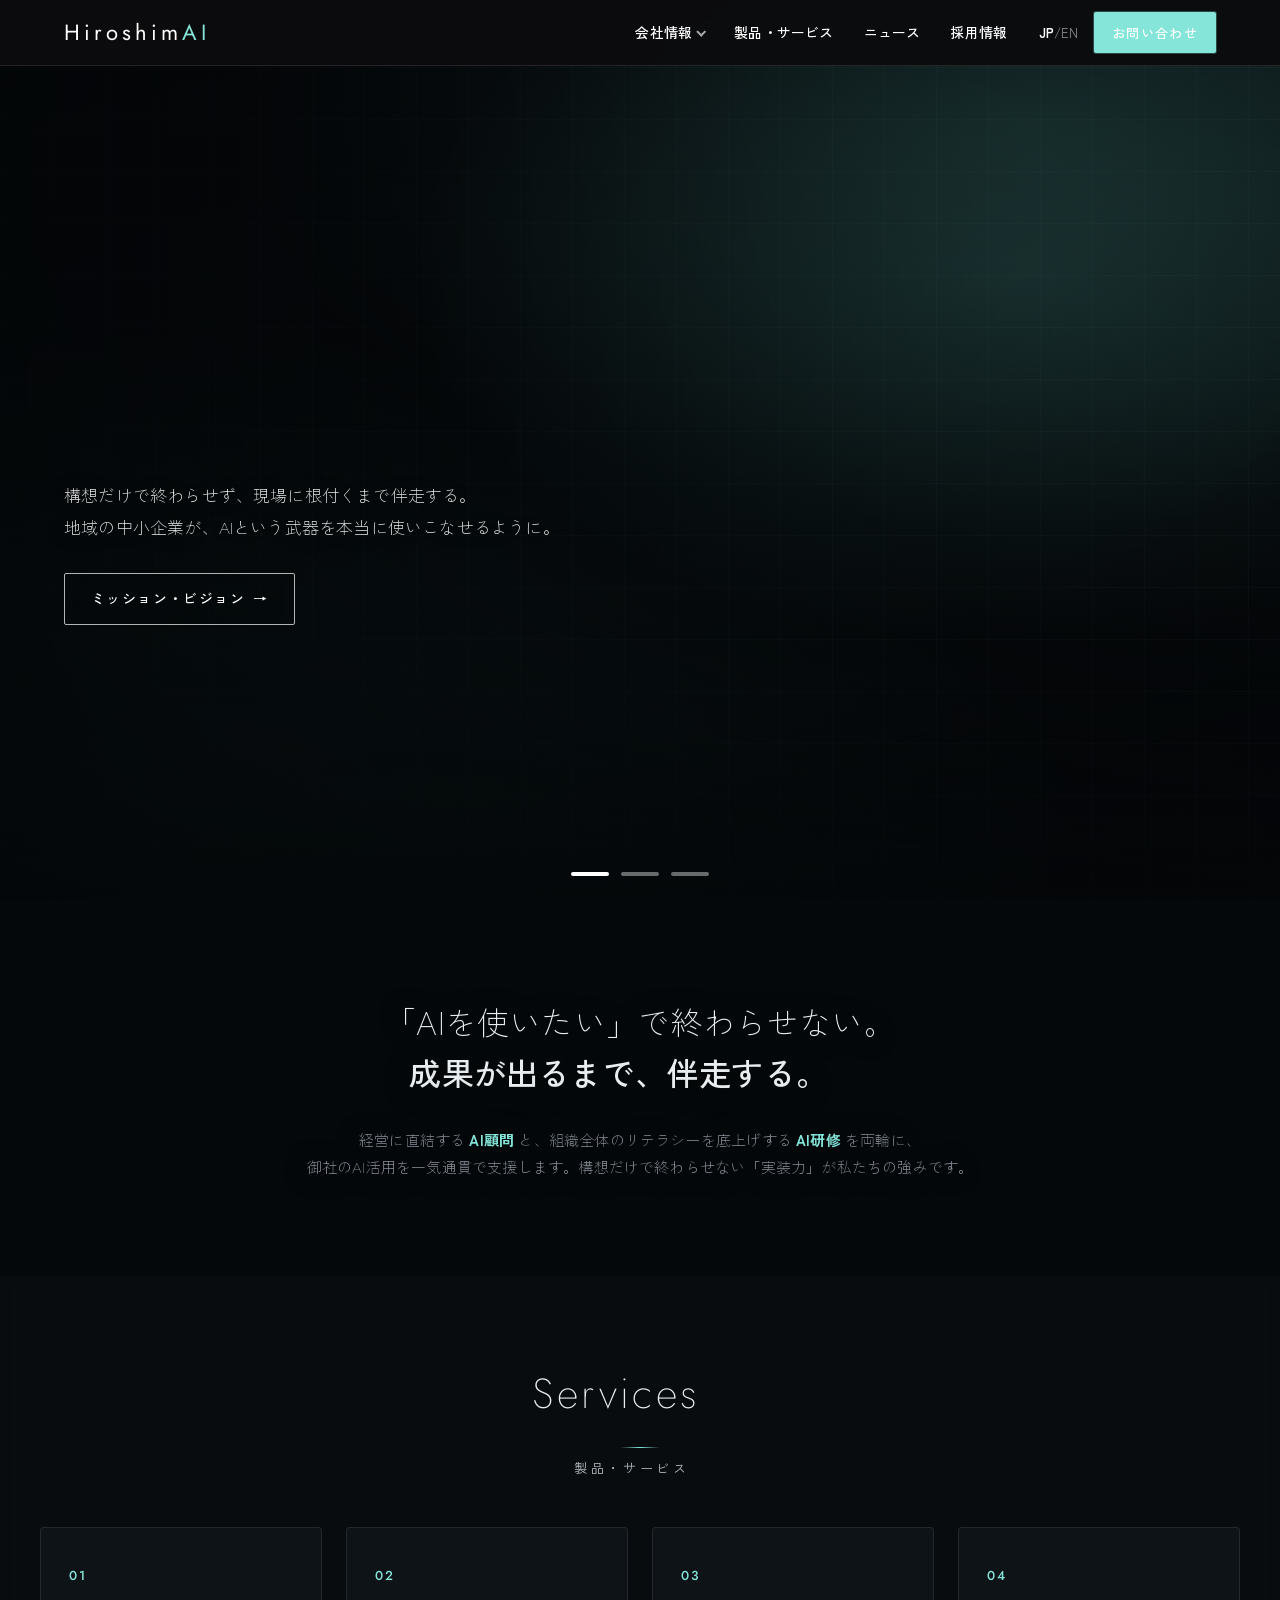
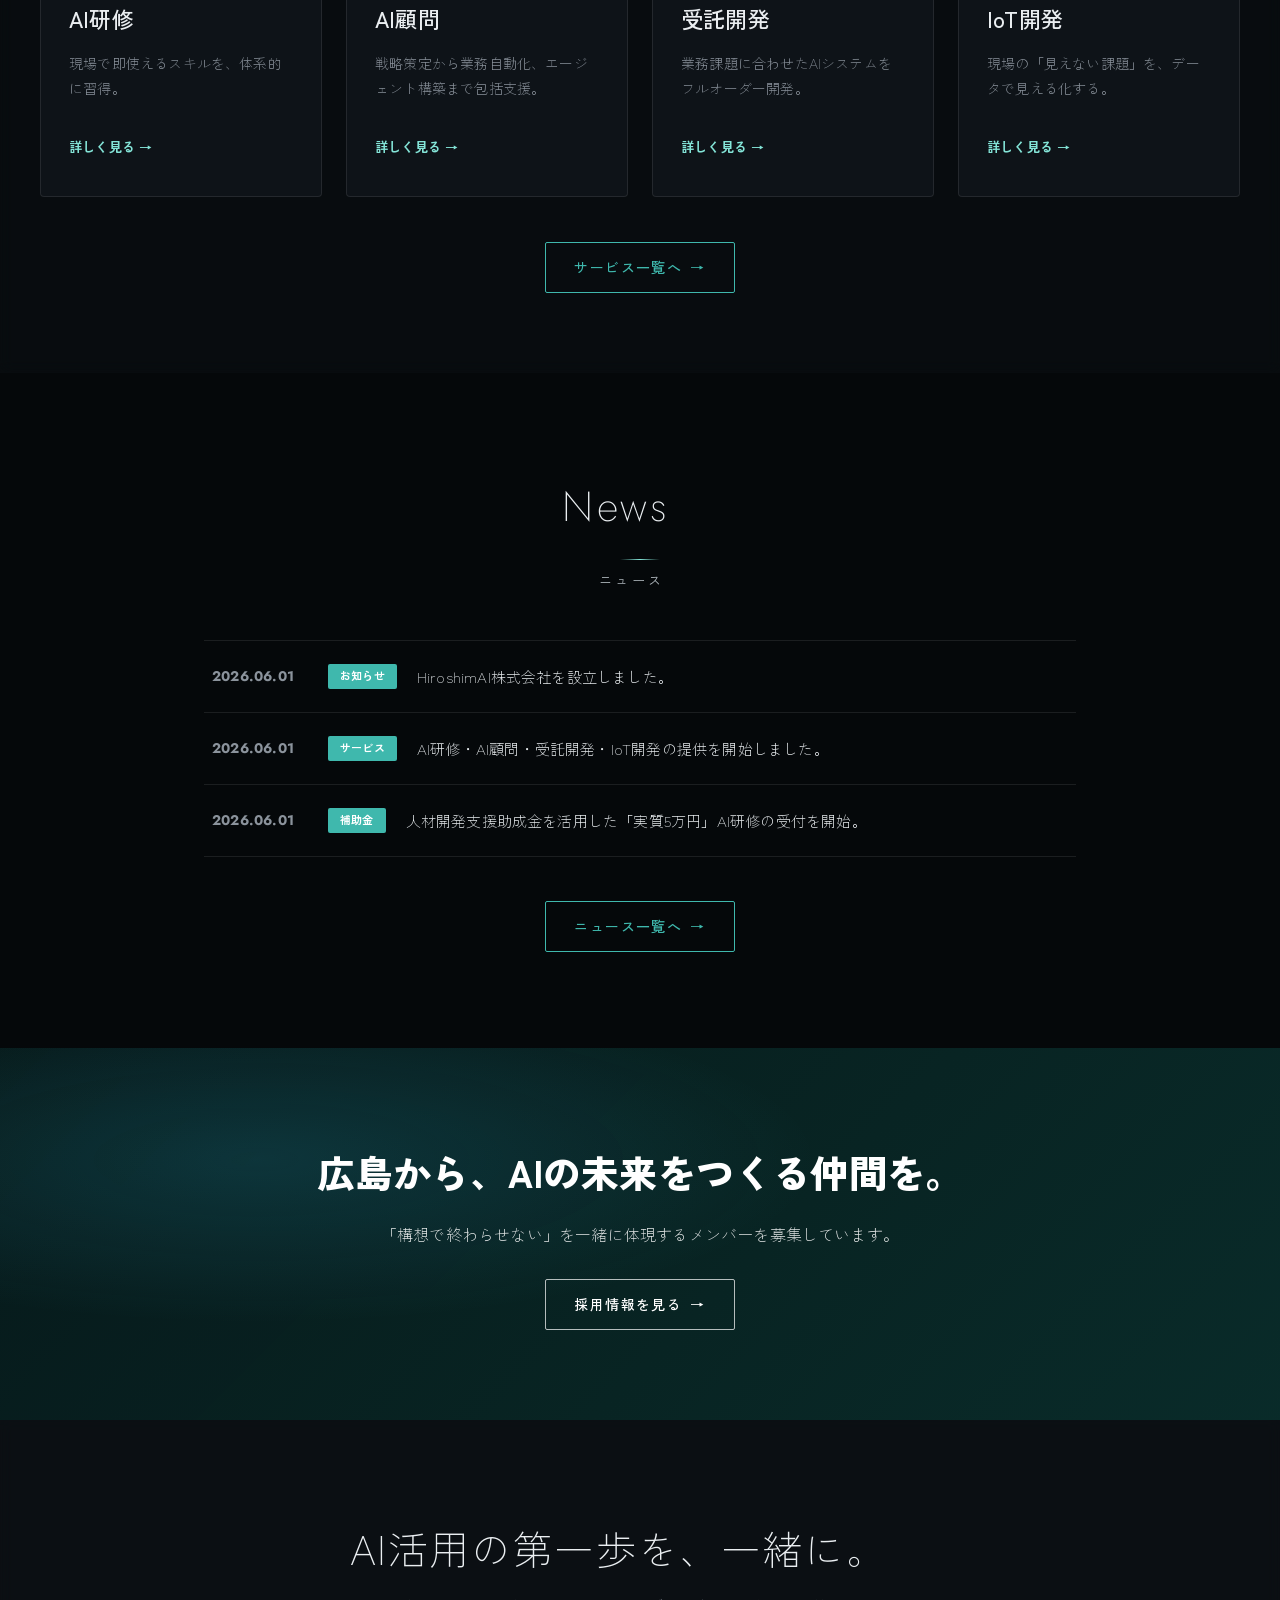
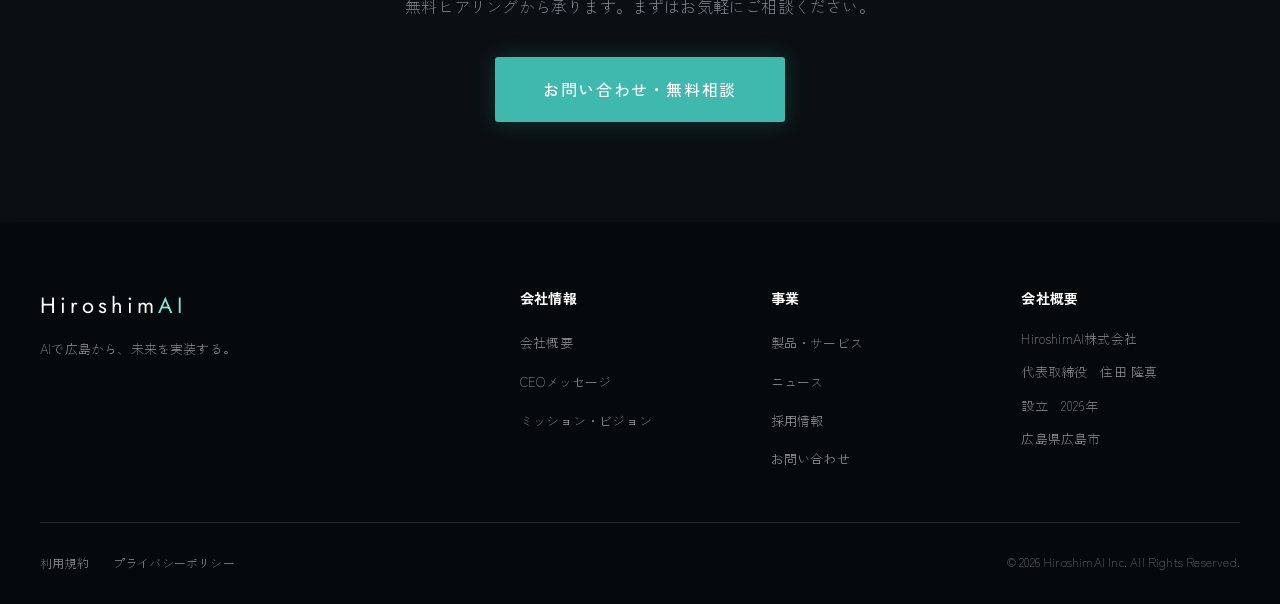
==== commit 91012ca5: "アニメーションを打ち込み型（タイプライター）に変更：イントロ・ヒーロー・各見出し/ラベル Co-Authored-By: Claude Opus 4.8 <noreply@anthropic.com>" ====
--- a/index.html
+++ b/index.html
@@ -158,11 +158,54 @@
       if (!intro) return;
       var reduce = window.matchMedia && window.matchMedia("(prefers-reduced-motion: reduce)").matches;
       document.body.classList.add("intro-lock");
+
+      /* type the vision line character by character (打ち込み) */
+      var lead = intro.querySelector(".intro-lead");
+      var caret = null;
+      if (lead) {
+        var chars = [];
+        var frag = document.createDocumentFragment();
+        Array.prototype.forEach.call(lead.childNodes, function (node) {
+          if (node.nodeType === 3) {
+            node.nodeValue.split("").forEach(function (ch) {
+              var s = document.createElement("span");
+              s.className = "intro-c";
+              s.textContent = ch;
+              frag.appendChild(s);
+              chars.push(s);
+            });
+          } else {
+            frag.appendChild(node.cloneNode(true));
+          }
+        });
+        lead.innerHTML = "";
+        lead.appendChild(frag);
+        caret = document.createElement("span");
+        caret.className = "intro-caret";
+        caret.textContent = "▍";
+        lead.appendChild(caret);
+
+        if (reduce) {
+          chars.forEach(function (c) { c.classList.add("on"); });
+          if (caret) caret.classList.add("off");
+        } else {
+          var START = 700, STEP = 58;
+          chars.forEach(function (c, i) {
+            setTimeout(function () { c.classList.add("on"); }, START + i * STEP);
+          });
+          setTimeout(function () { if (caret) caret.classList.add("off"); }, START + chars.length * STEP + 700);
+        }
+      }
+
       var DUR = reduce ? 400 : 5000;
+      var done = false;
       function end() {
+        if (done) return;
+        done = true;
         document.body.classList.remove("intro-lock");
         if (intro && intro.parentNode) intro.parentNode.removeChild(intro);
         window.scrollTo(0, 0);
+        window.dispatchEvent(new Event("intro:done"));
       }
       var t = setTimeout(end, DUR);
       /* click / key to skip */
--- a/css/style.css
+++ b/css/style.css
@@ -916,6 +916,12 @@
     linear-gradient(165deg, #0f1c1a 0%, #0a1311 100%);
   border: 1px solid rgba(255,255,255,.10);
 }
+.rep-placeholder {
+  color: var(--ink-soft);
+  font-weight: 300;
+  letter-spacing: .04em;
+  opacity: .85;
+}
 .rep-photo.has-img img {
   width: 100%; height: 100%;
   object-fit: cover; object-position: top center;
@@ -964,9 +970,16 @@
   font-size: clamp(26px, 5.2vw, 60px);
   font-weight: 200; letter-spacing: .08em; line-height: 1.4;
   color: #fff;
-  opacity: 0;
-  animation: introLead 5s ease forwards;
-}
+}
+.intro-lead .intro-c { opacity: 0; transition: opacity .1s ease; }
+.intro-lead .intro-c.on { opacity: 1; }
+.intro-caret {
+  display: inline-block; margin-left: .04em;
+  color: var(--accent-2); font-weight: 300;
+  animation: introCaretBlink .68s step-end infinite;
+}
+.intro-caret.off { animation: none; opacity: 0; }
+@keyframes introCaretBlink { 0%,100% { opacity: 1; } 50% { opacity: 0; } }
 .intro-brand {
   margin-top: 30px;
   font-family: var(--font-en);
@@ -1014,50 +1027,54 @@
 }
 
 /* ============================================================
-   SCROLL REVEAL — 文字が静かに立ち上がる洗練演出
+   SCROLL REVEAL — ソニー風「打ち込み型」タイプライター演出
    （.anim は head の小スクリプトが付与。JS無効/低モーション時は無効）
    ============================================================ */
-.anim .section-jp, .anim .block-head .en, .anim .block-head h2,
-.anim .lead-text, .anim .steps-lead, .anim .mission-text, .anim .mission-sub,
-.anim .page-hero .page-jp, .anim .contact-title, .anim .contact-lead,
-.anim .plans-title, .anim .rep-lead, .anim .rep-text, .anim .rep-name,
-.anim .rep-history, .anim .profile-table, .anim .pt-lead,
-.anim [data-reveal] {
+
+/* --- 打ち込み（タイプライター）：見出し・ラベル・短い文 --- */
+/* JS分割前のチラつき防止：.tw が付くまで不可視 */
+.anim .section-title:not(.tw), .anim .page-hero h1:not(.tw),
+.anim .section-jp:not(.tw), .anim .page-hero .page-jp:not(.tw),
+.anim .block-head .en:not(.tw), .anim .block-head h2:not(.tw),
+.anim .mission-text:not(.tw), .anim .contact-title:not(.tw),
+.anim .plans-title:not(.tw) { visibility: hidden; }
+
+.tw { visibility: visible; }
+.tw-word { display: inline-block; white-space: nowrap; }
+.tw-word.cjk { display: inline; white-space: normal; }
+.tw-c { opacity: 0; }
+.tw.tw-in .tw-c { opacity: 1; transition: opacity .09s ease; }
+
+/* 点滅カーソル */
+.tw-caret {
+  display: inline-block; margin-left: .04em;
+  color: var(--accent-2); opacity: 0; font-weight: 300;
+  transform: translateY(.02em);
+}
+.tw.tw-in .tw-caret { animation: twBlink .68s step-end infinite; }
+.tw.tw-done .tw-caret { animation: none; opacity: 0; }
+@keyframes twBlink { 0%,100% { opacity: 1; } 50% { opacity: 0; } }
+
+/* --- フェード：長い段落・カード類（読みやすさのため補完演出） --- */
+.anim .lead-text, .anim .steps-lead, .anim .mission-sub, .anim .contact-lead,
+.anim .rep-lead, .anim .rep-text, .anim .rep-name, .anim .rep-history,
+.anim .profile-table, .anim .pt-lead, .anim [data-reveal] {
   opacity: 0;
-  transform: translateY(28px);
-  filter: blur(7px);
+  transform: translateY(26px);
+  filter: blur(6px);
   transition:
-    opacity 1.05s cubic-bezier(.22,.61,.36,1),
-    transform 1.05s cubic-bezier(.22,.61,.36,1),
-    filter 1.05s ease;
+    opacity 1s cubic-bezier(.22,.61,.36,1),
+    transform 1s cubic-bezier(.22,.61,.36,1),
+    filter 1s ease;
   will-change: opacity, transform;
 }
-.anim .section-jp.in, .anim .block-head .en.in, .anim .block-head h2.in,
-.anim .lead-text.in, .anim .steps-lead.in, .anim .mission-text.in, .anim .mission-sub.in,
-.anim .page-hero .page-jp.in, .anim .contact-title.in, .anim .contact-lead.in,
-.anim .plans-title.in, .anim .rep-lead.in, .anim .rep-text.in, .anim .rep-name.in,
-.anim .rep-history.in, .anim .profile-table.in, .anim .pt-lead.in,
-.anim [data-reveal].in {
+.anim .lead-text.in, .anim .steps-lead.in, .anim .mission-sub.in, .anim .contact-lead.in,
+.anim .rep-lead.in, .anim .rep-text.in, .anim .rep-name.in, .anim .rep-history.in,
+.anim .profile-table.in, .anim .pt-lead.in, .anim [data-reveal].in {
   opacity: 1;
   transform: none;
   filter: blur(0);
 }
-
-/* English display titles: word-by-word rise from a mask */
-.anim .section-title:not(.rv-ready),
-.anim .page-hero h1:not(.rv-ready) { visibility: hidden; }
-.rv-word { display: inline-block; overflow: hidden; vertical-align: top;
-  padding-bottom: .12em; margin-bottom: -.12em; }
-.rv-word-i {
-  display: inline-block;
-  transform: translateY(118%);
-  opacity: 0;
-  transition:
-    transform 1.1s cubic-bezier(.19,1,.22,1),
-    opacity 1.1s ease;
-  will-change: transform, opacity;
-}
-.rv-ready.in .rv-word-i { transform: none; opacity: 1; }
 
 /* ---------- Responsive ---------- */
 @media (max-width: 1024px) {
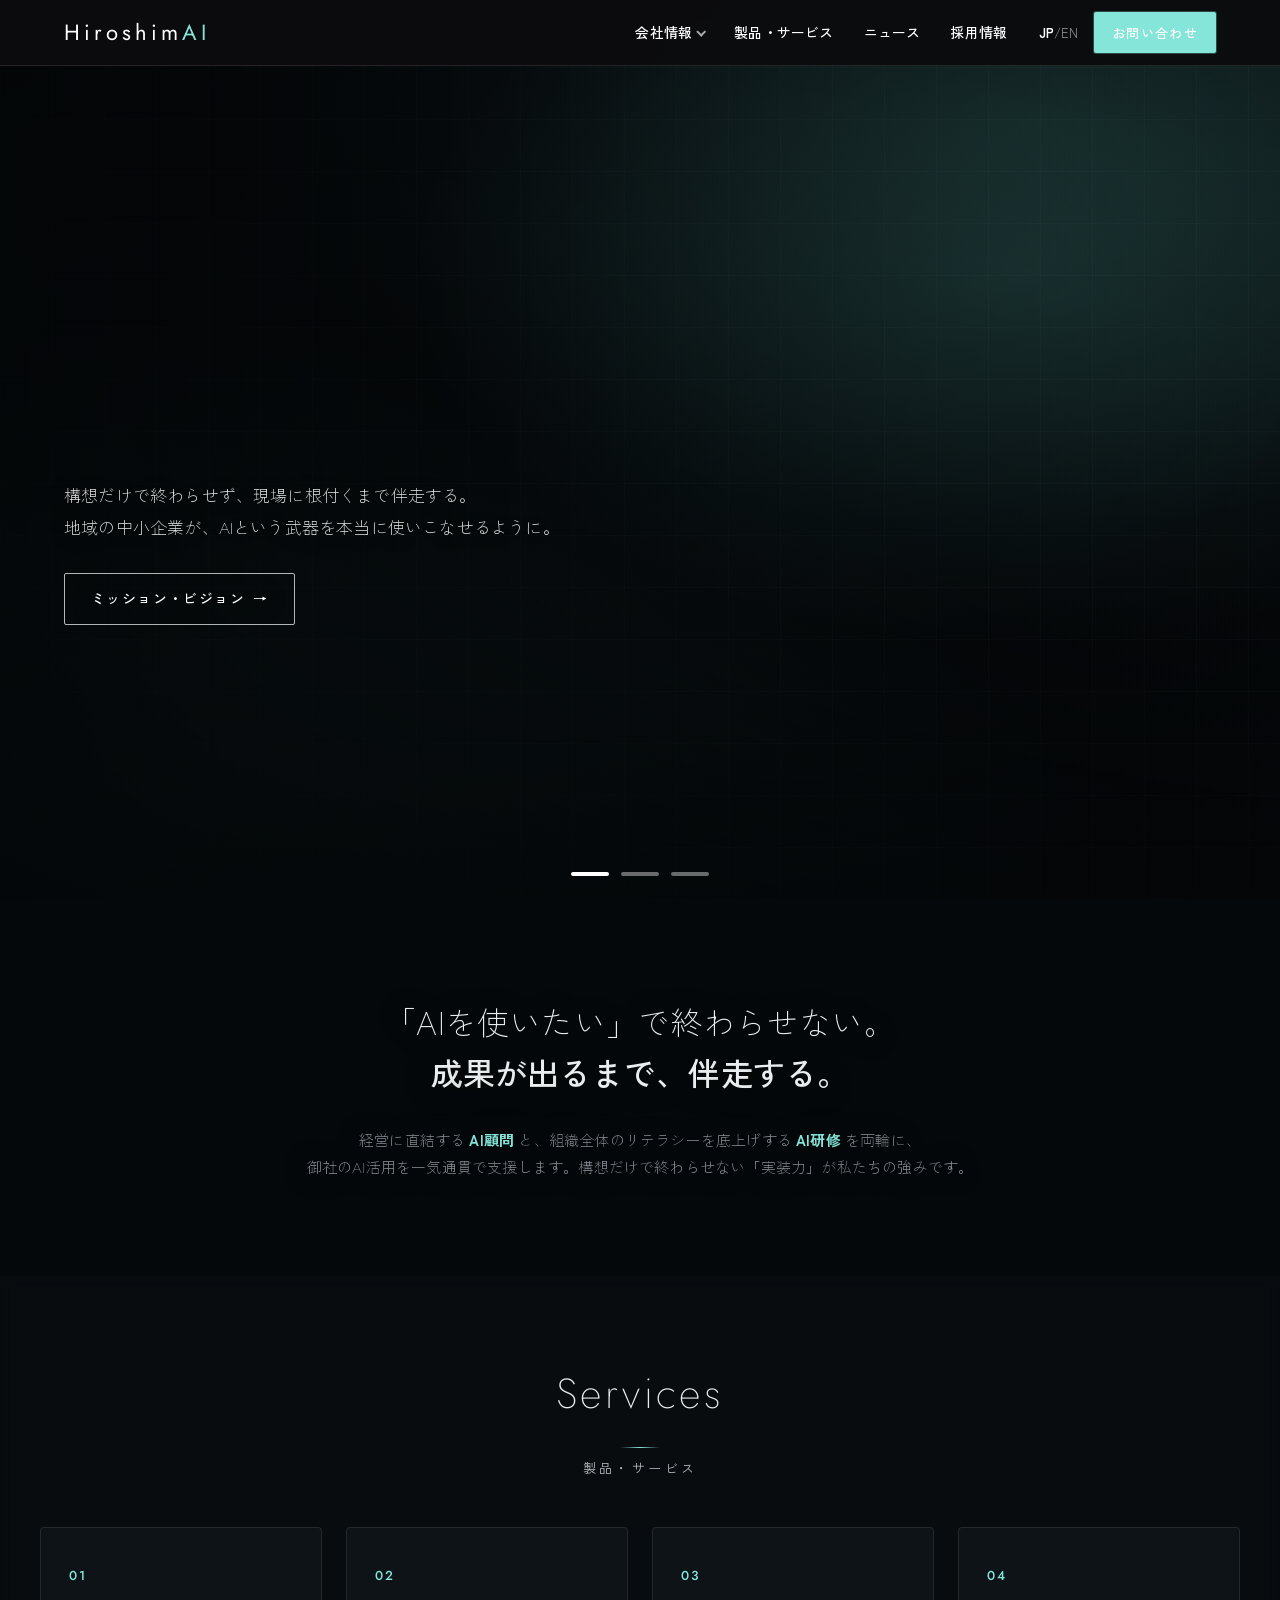
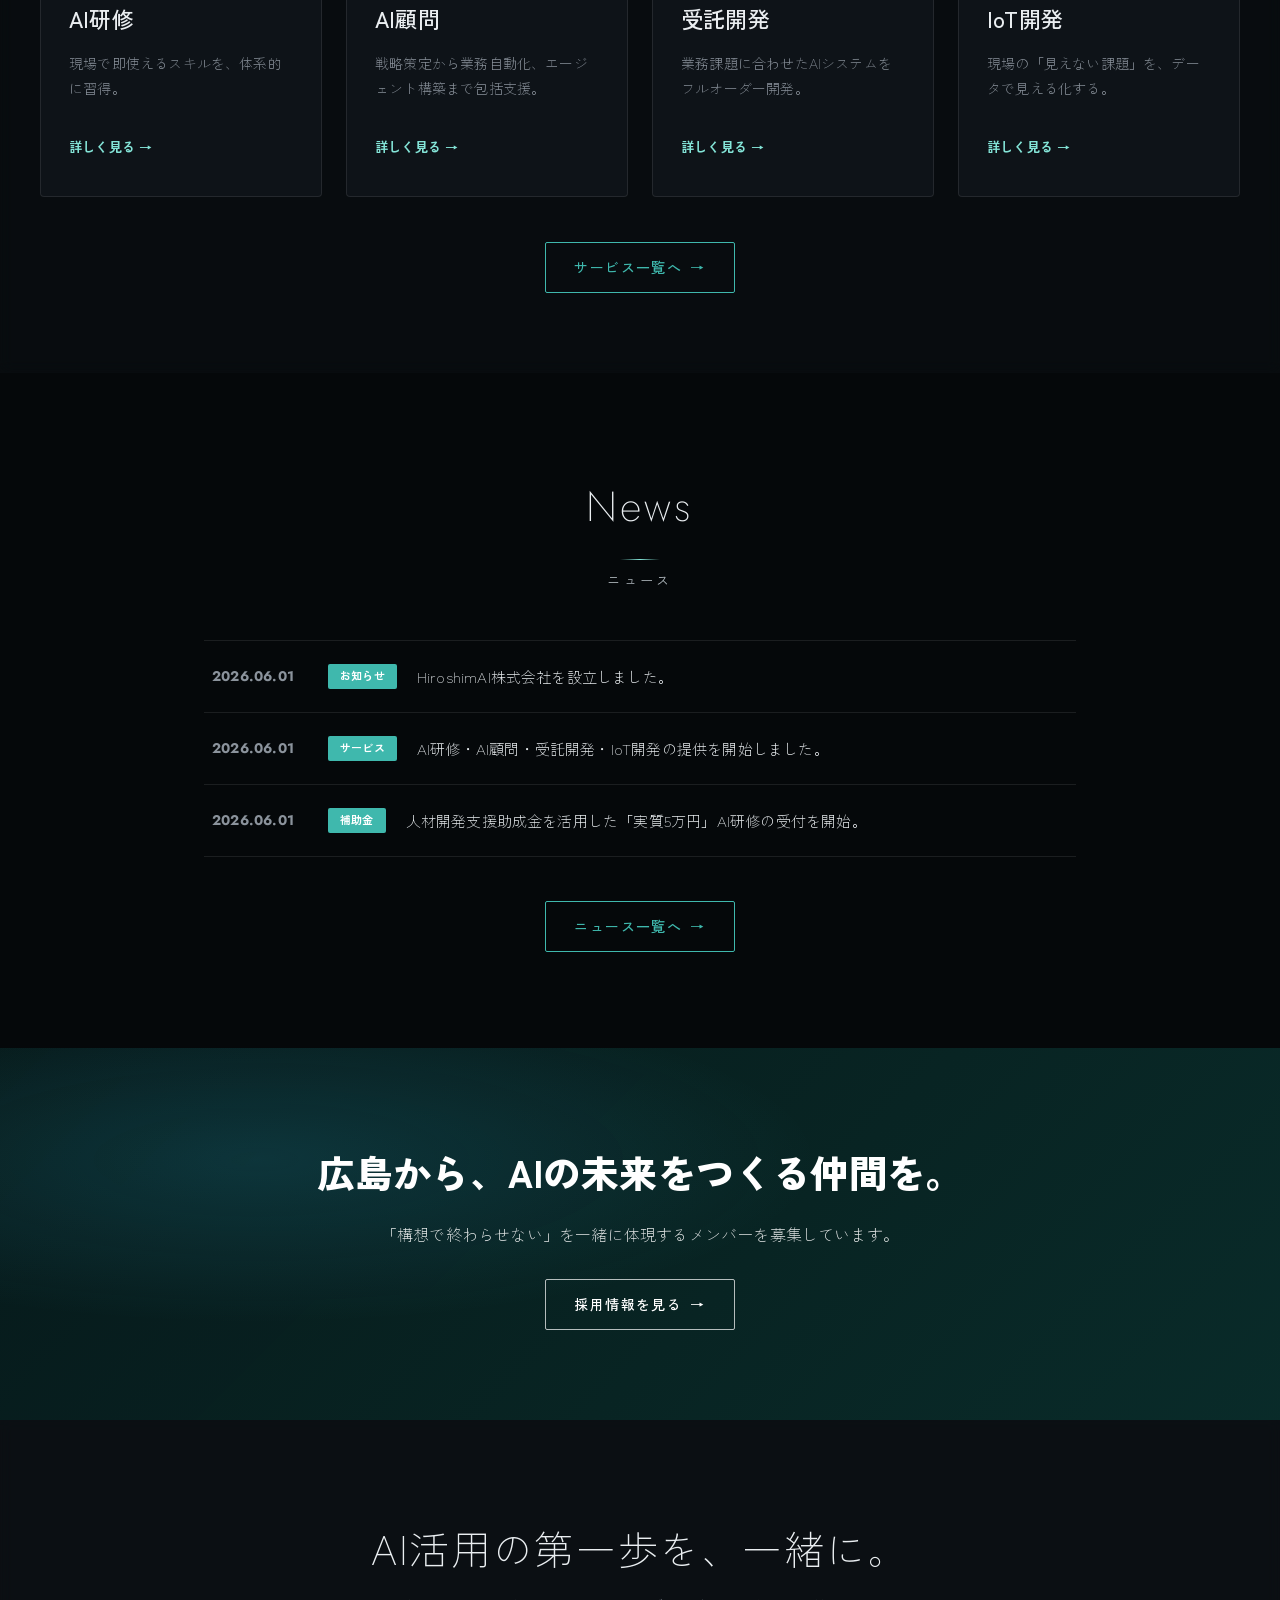
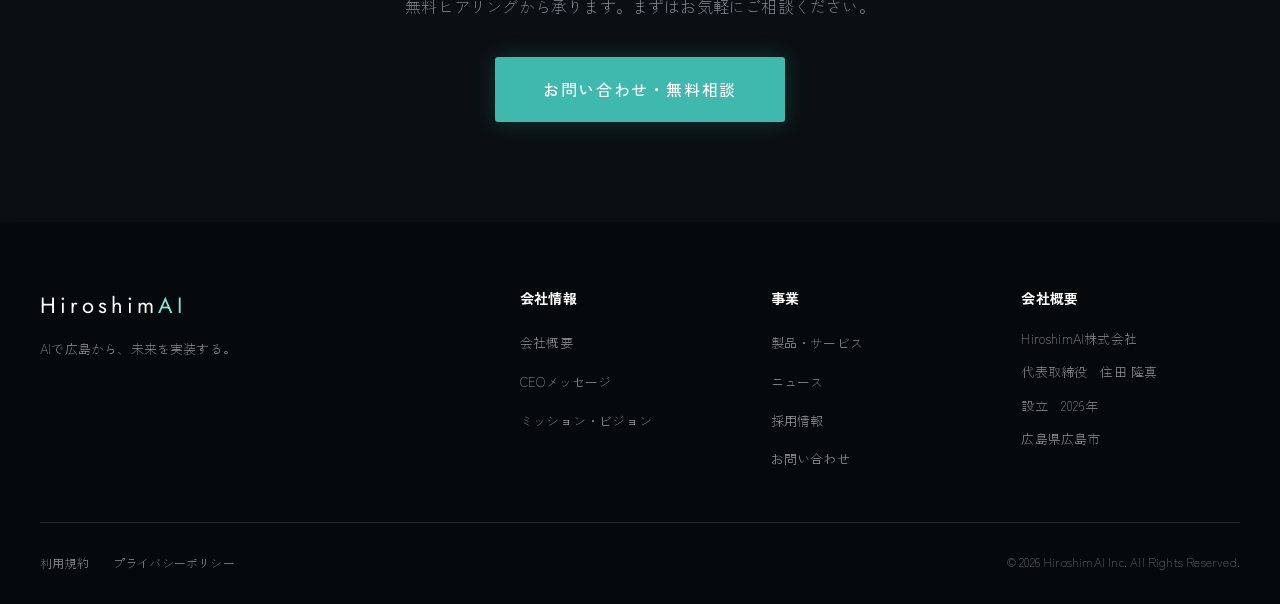
==== commit ef5d5f73: "イントロから社名(HiroshimAI)とVisionラベルを削除（一文＋線のみのミニマル構成） Co-Authored-By: Claude Opus 4.8 <noreply@anthropic." ====
--- a/index.html
+++ b/index.html
@@ -15,10 +15,8 @@
   <!-- ===== Welcome intro (≈5s) ===== -->
   <div class="intro" id="intro" role="presentation">
     <div class="intro-inner">
-      <p class="intro-vision">Vision</p>
       <p class="intro-lead">AIで広島から、<br />未来を実装する。</p>
       <div class="intro-line"></div>
-      <p class="intro-brand">Hiroshim<span>AI</span></p>
     </div>
   </div>
 
--- a/css/style.css
+++ b/css/style.css
@@ -973,13 +973,7 @@
 }
 .intro-lead .intro-c { opacity: 0; transition: opacity .1s ease; }
 .intro-lead .intro-c.on { opacity: 1; }
-.intro-caret {
-  display: inline-block; margin-left: .04em;
-  color: var(--accent-2); font-weight: 300;
-  animation: introCaretBlink .68s step-end infinite;
-}
-.intro-caret.off { animation: none; opacity: 0; }
-@keyframes introCaretBlink { 0%,100% { opacity: 1; } 50% { opacity: 0; } }
+.intro-caret { display: none; }
 .intro-brand {
   margin-top: 30px;
   font-family: var(--font-en);
@@ -1045,15 +1039,8 @@
 .tw-c { opacity: 0; }
 .tw.tw-in .tw-c { opacity: 1; transition: opacity .09s ease; }
 
-/* 点滅カーソル */
-.tw-caret {
-  display: inline-block; margin-left: .04em;
-  color: var(--accent-2); opacity: 0; font-weight: 300;
-  transform: translateY(.02em);
-}
-.tw.tw-in .tw-caret { animation: twBlink .68s step-end infinite; }
-.tw.tw-done .tw-caret { animation: none; opacity: 0; }
-@keyframes twBlink { 0%,100% { opacity: 1; } 50% { opacity: 0; } }
+/* カーソルは非表示（打ち込み棒を出さない） */
+.tw-caret { display: none; }
 
 /* --- フェード：長い段落・カード類（読みやすさのため補完演出） --- */
 .anim .lead-text, .anim .steps-lead, .anim .mission-sub, .anim .contact-lead,
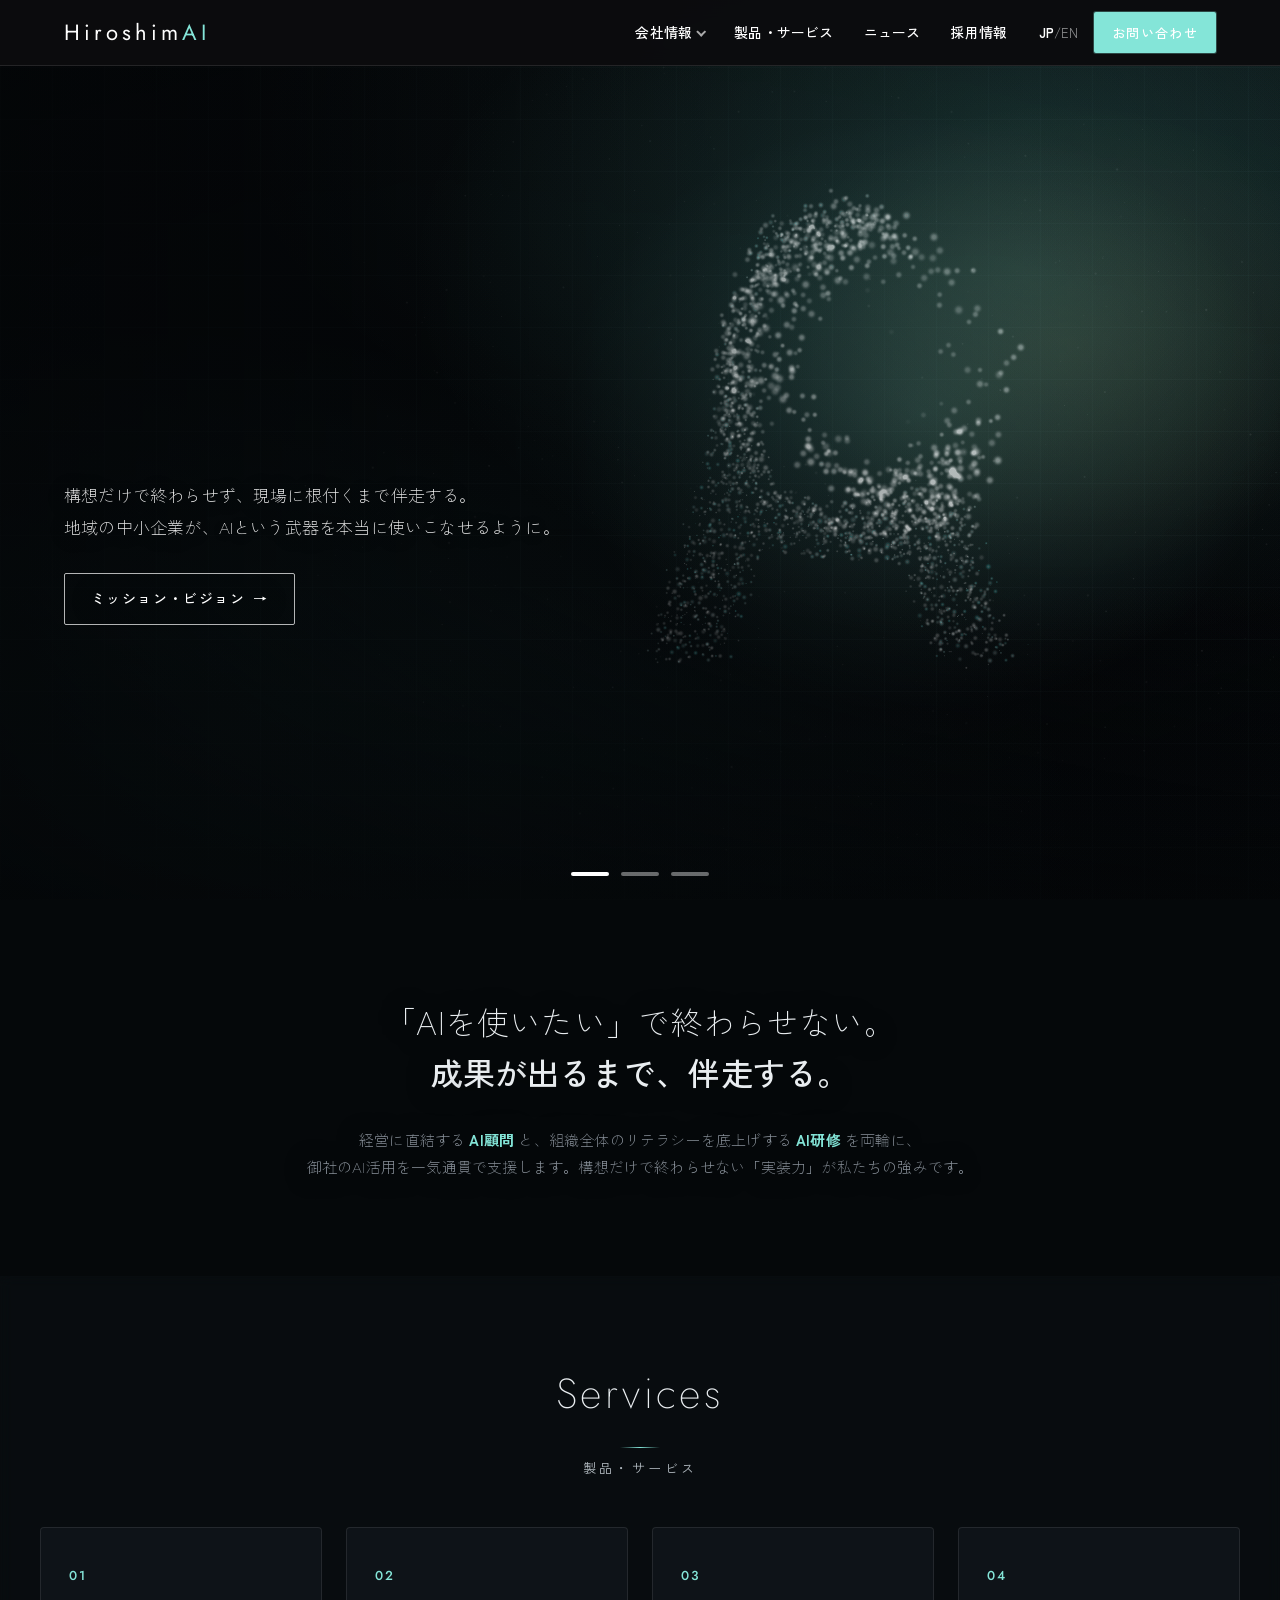
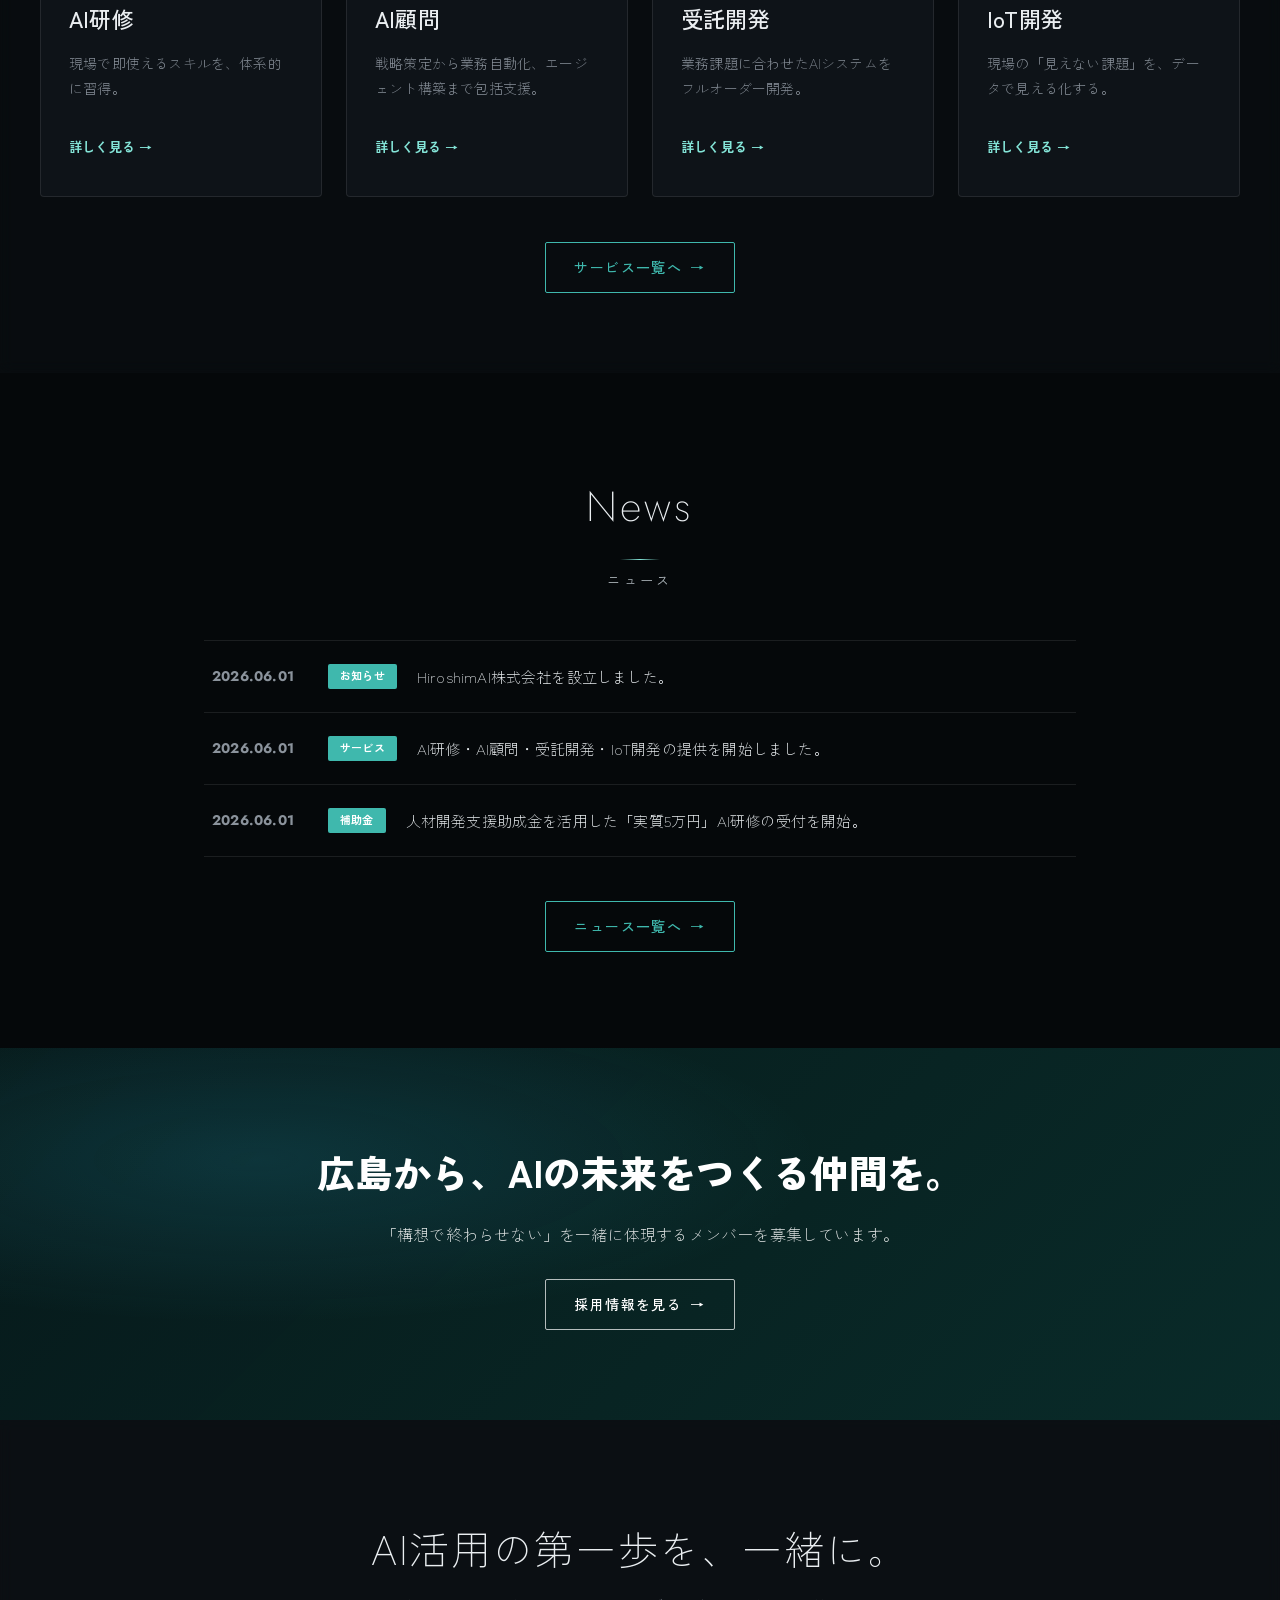
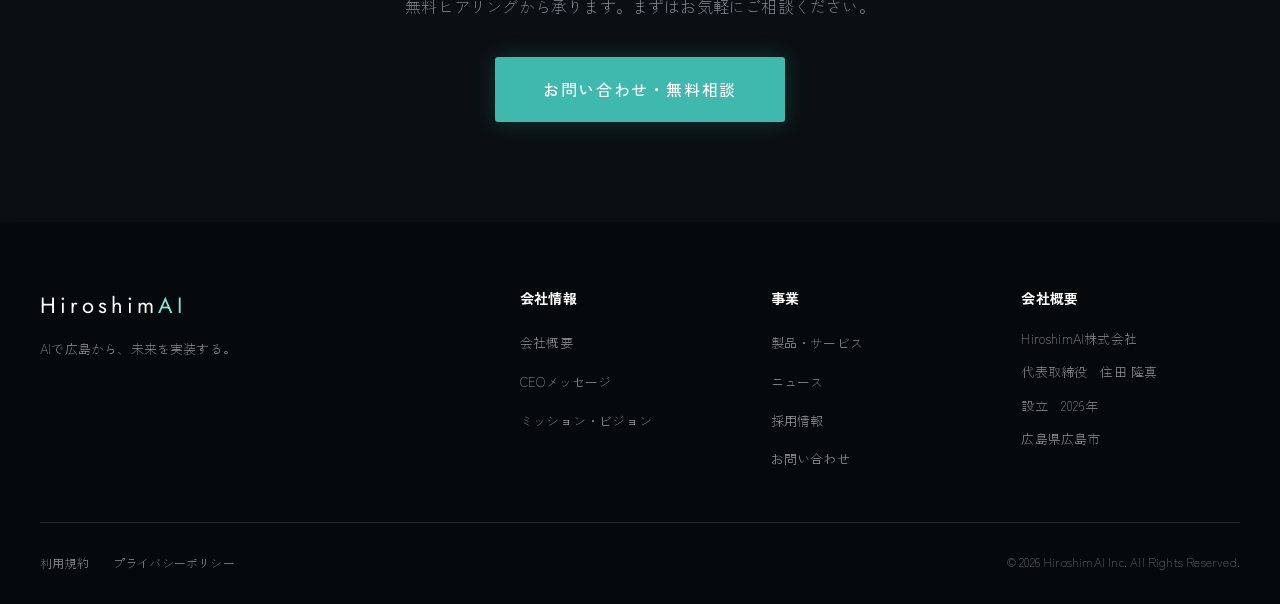
==== commit ffe4e5aa: "触れるAIインタラクティブ・ヒーローを追加し、背景動画をbackground.mp4に差し替え - hero に触れるAIアニメーション用 canvas(#heroA)とカーソル(#heroACurs" ====
--- a/index.html
+++ b/index.html
@@ -26,6 +26,8 @@
 
     <!-- ===== Hero Carousel ===== -->
     <section class="hero" aria-label="メインビジュアル">
+      <canvas class="hero-a-canvas" id="heroA" aria-label="触れるAIアニメーション"></canvas>
+      <div class="hero-a-cursor" id="heroACursor" aria-hidden="true"></div>
       <div class="hero-overlay"></div>
       <div class="hero-track" id="heroTrack">
         <article class="hero-slide is-active">
@@ -214,6 +216,7 @@
     })();
   </script>
   <script src="js/layout.js"></script>
+  <script src="js/interactive-a.js"></script>
   <script src="js/home.js"></script>
 </body>
 </html>
--- a/css/style.css
+++ b/css/style.css
@@ -40,10 +40,10 @@
 }
 .site-bg-video {
   position: absolute; top: 50%; left: 50%;
-  width: 100vh; height: 100vw;          /* swapped so a 90° turn fills the viewport */
+  width: 100%; height: 100%;            /* 広島FPV動画は横向きのまま全画面カバー */
   object-fit: cover;
-  transform: translate(-50%, -50%) rotate(90deg);
-  filter: saturate(1.08) contrast(1.04) brightness(0.92);
+  transform: translate(-50%, -50%);
+  filter: saturate(1.06) contrast(1.03) brightness(0.96);
 }
 .site-bg-overlay {
   position: fixed; inset: 0; z-index: -1; pointer-events: none;
@@ -175,14 +175,53 @@
   overflow: hidden;
   background: transparent;     /* the site-wide video shows through */
 }
+.hero-a-canvas {
+  position: absolute;
+  inset: 0;
+  z-index: 1;
+  width: 100%;
+  height: 100%;
+  display: block;
+  pointer-events: none;
+  opacity: .96;
+  mix-blend-mode: screen;
+  filter: saturate(1.2) contrast(1.04);
+}
+.hero-a-cursor {
+  position: fixed;
+  left: 0;
+  top: 0;
+  z-index: 1001;
+  width: 96px;
+  height: 96px;
+  border: 1px solid rgba(132, 229, 216, .46);
+  border-radius: 50%;
+  opacity: 0;
+  pointer-events: none;
+  translate: -50% -50%;
+  mix-blend-mode: screen;
+  box-shadow: 0 0 30px rgba(132, 229, 216, .22), inset 0 0 22px rgba(132, 229, 216, .08);
+  transition: opacity .18s ease;
+}
+.hero::before {
+  content: "";
+  position: absolute;
+  inset: 0;
+  z-index: 1;
+  pointer-events: none;
+  background:
+    radial-gradient(44% 52% at 72% 46%, rgba(132,229,216,.20), transparent 64%),
+    radial-gradient(34% 38% at 83% 38%, rgba(255,209,102,.11), transparent 70%);
+  mix-blend-mode: screen;
+}
 .hero-overlay {
-  position: absolute; inset: 0; z-index: 1; pointer-events: none;
+  position: absolute; inset: 0; z-index: 2; pointer-events: none;
   background:
     radial-gradient(80% 70% at 80% 30%, rgba(110,220,208,.13), transparent 60%),
     linear-gradient(90deg, rgba(4,6,8,.82) 0%, rgba(4,6,8,.44) 48%, rgba(4,6,8,.08) 100%),
     linear-gradient(0deg, rgba(4,6,8,.68) 0%, transparent 35%);
 }
-.hero-track { height: 100%; position: relative; z-index: 2; }
+.hero-track { height: 100%; position: relative; z-index: 3; }
 
 .hero-slide {
   position: absolute; inset: 0;
@@ -257,7 +296,7 @@
 .hero-dots {
   position: absolute; bottom: 24px; left: 50%;
   transform: translateX(-50%);
-  display: flex; gap: 12px; z-index: 3;
+  display: flex; gap: 12px; z-index: 4;
 }
 .hero-dots button {
   width: 38px; height: 4px; border: none; cursor: pointer;
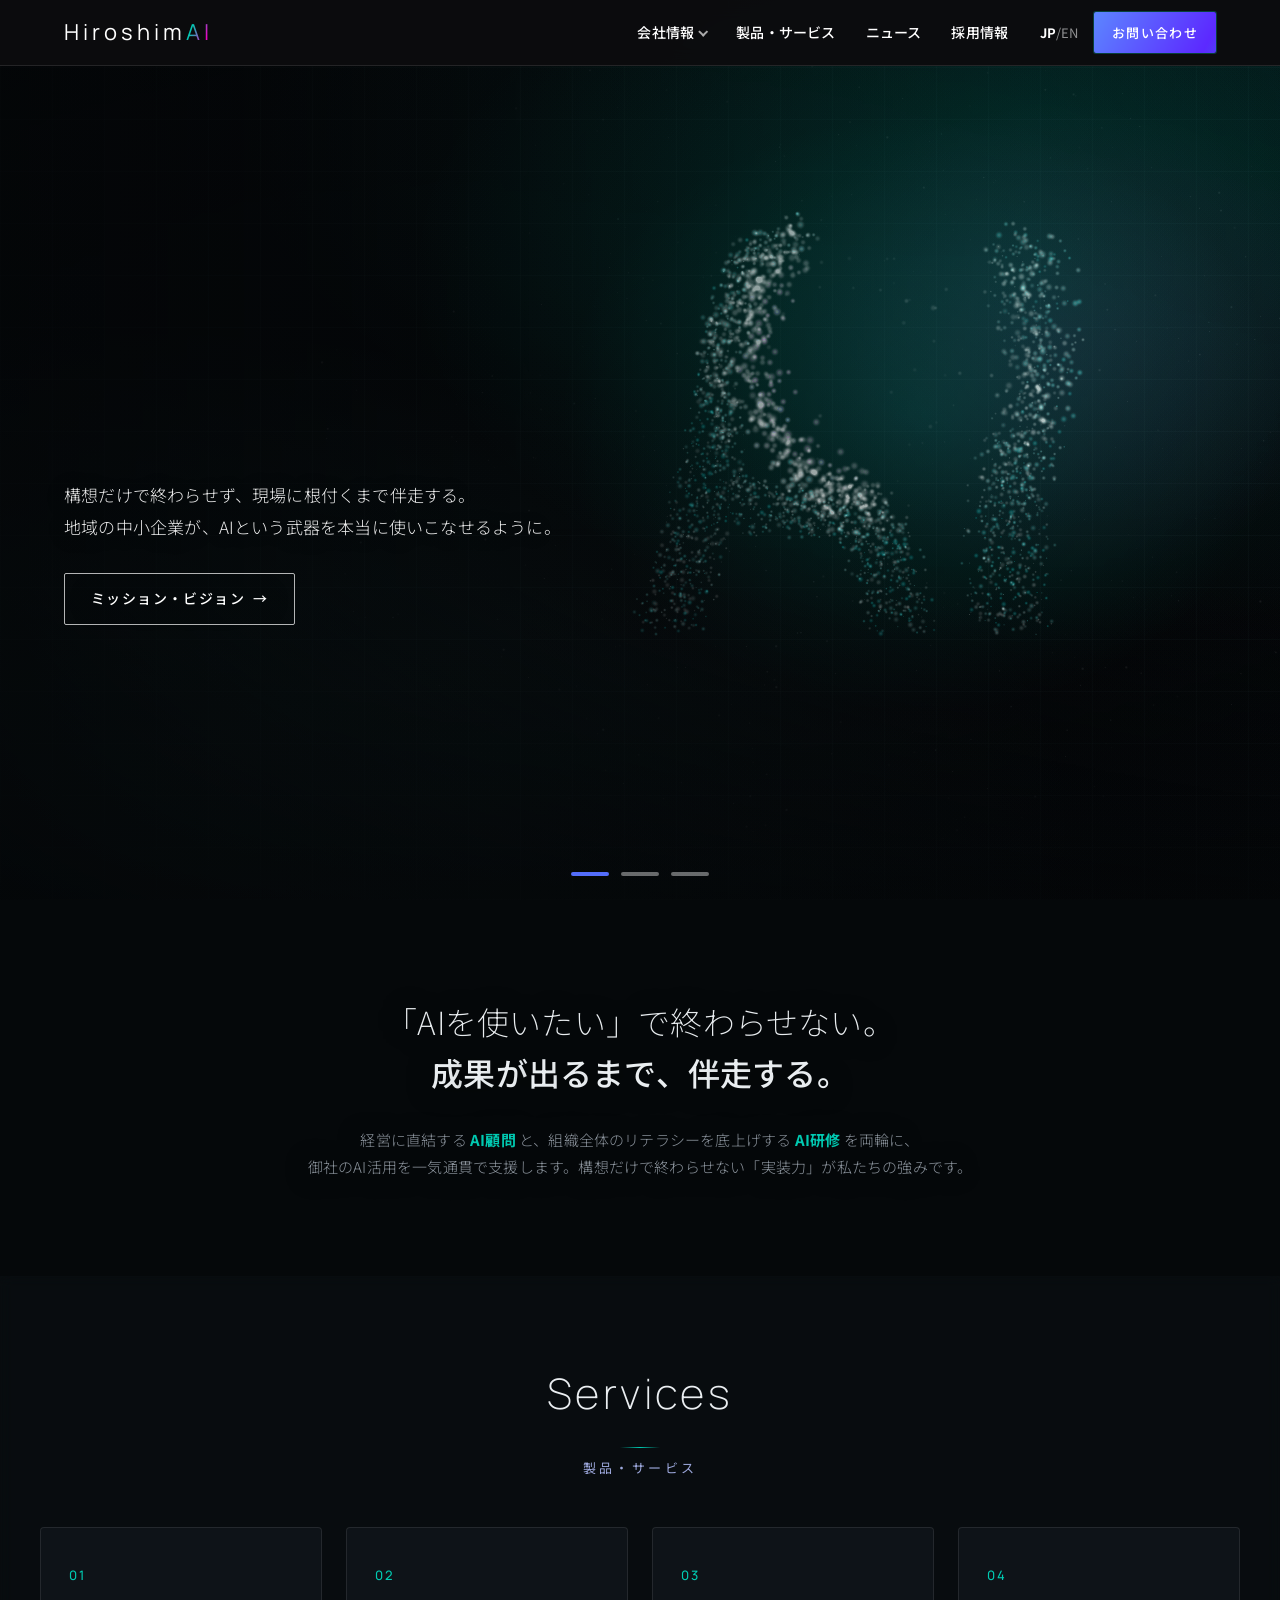
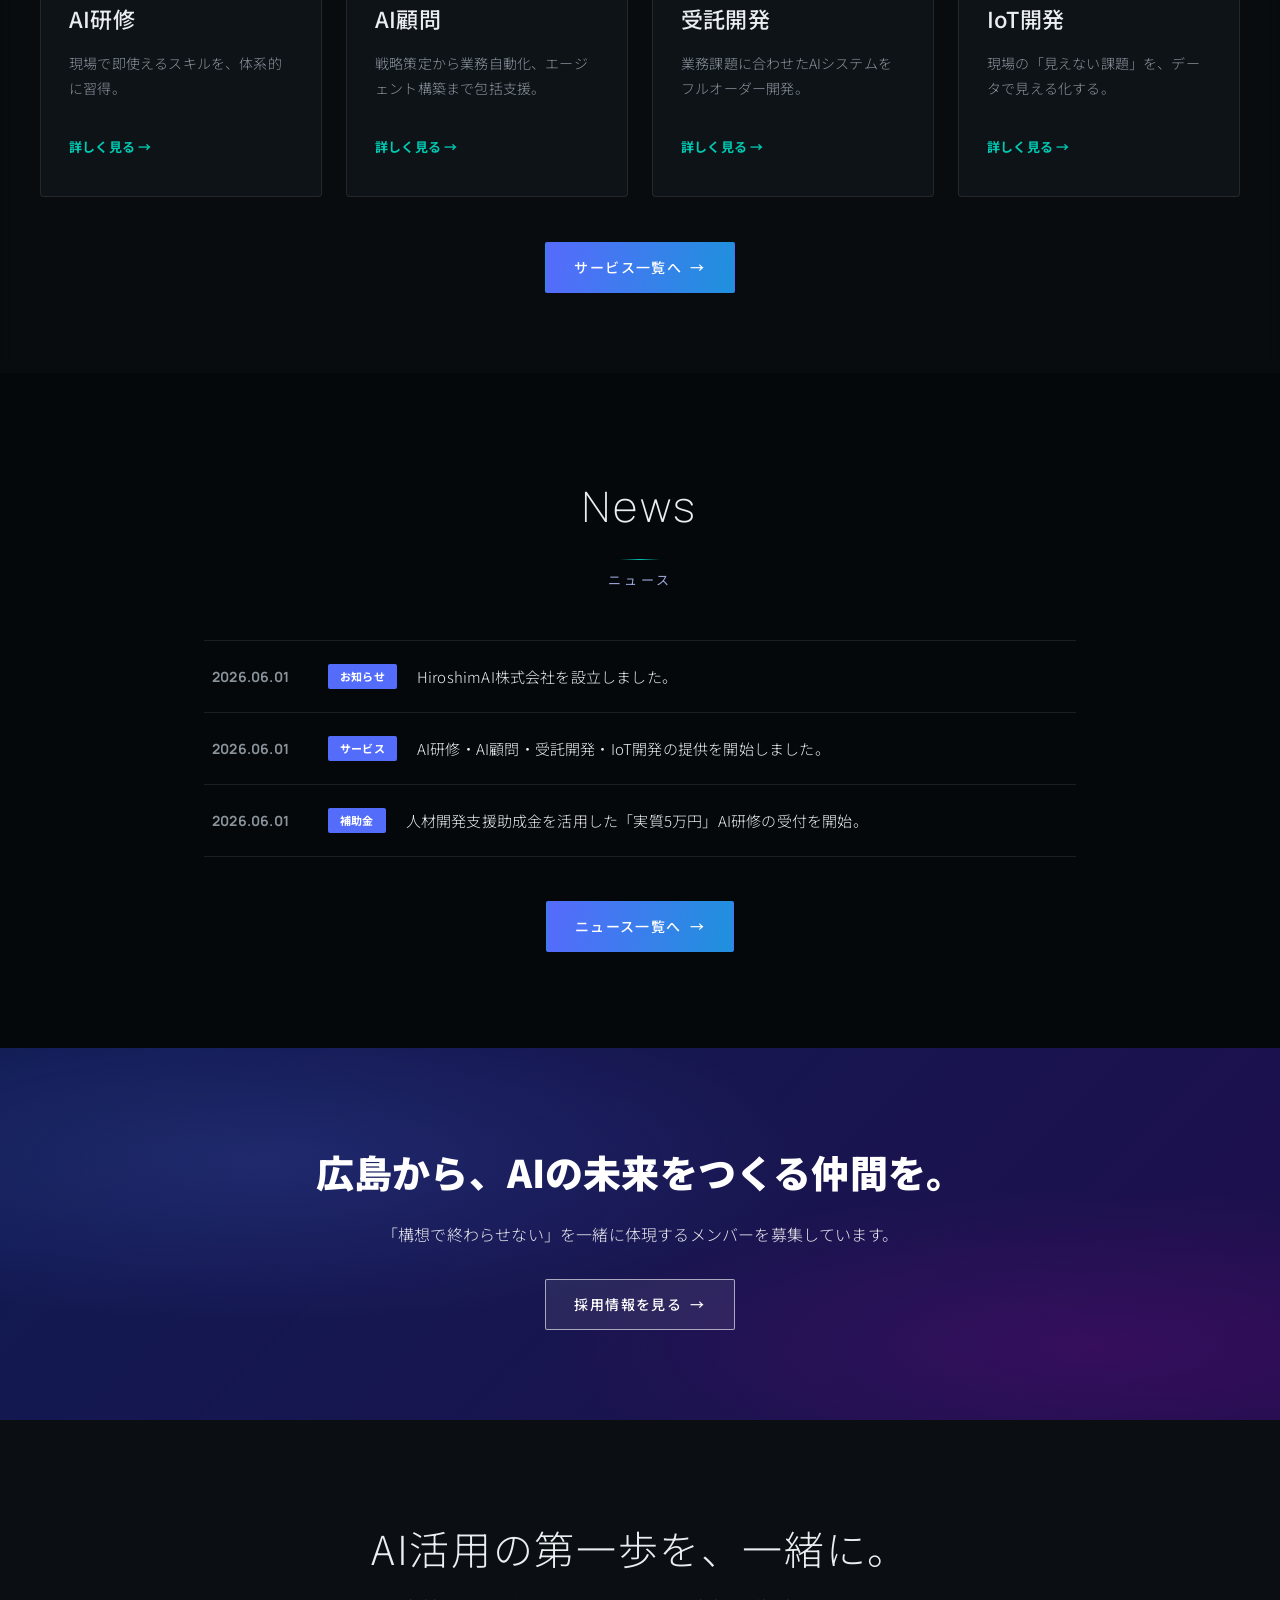
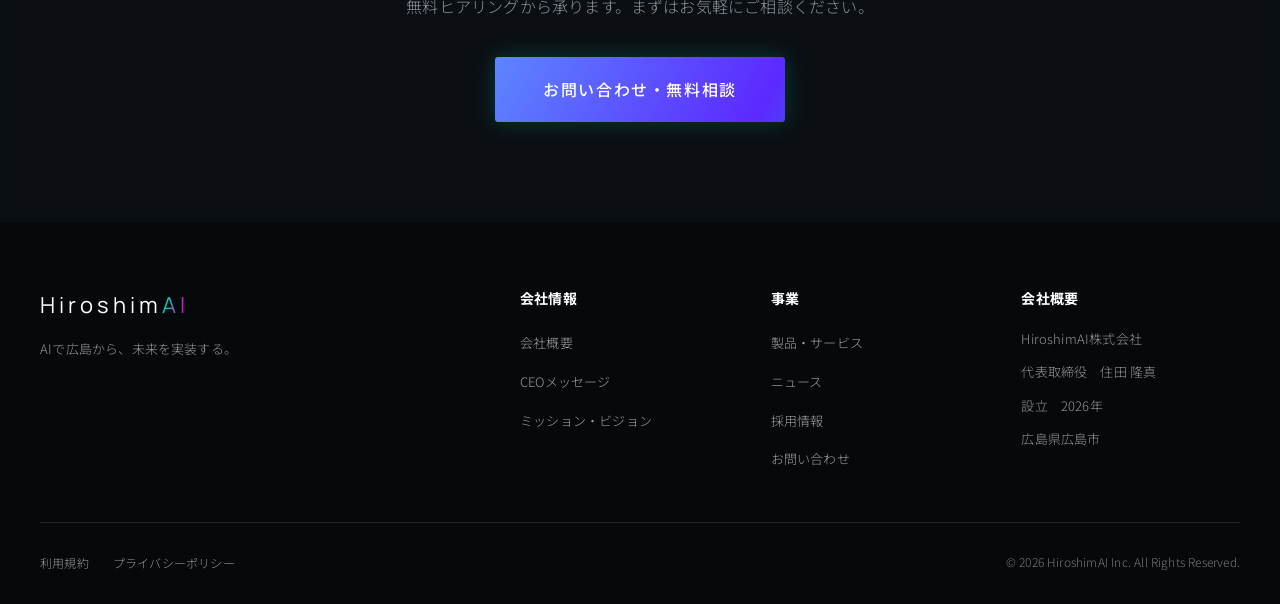
==== commit caaab063: "トンマナをひろしまAIサンドボックス風に（配色・フォント）＋ヒーロー文字をAIに - 全ページのフォントを Manrope + Noto Sans JP に変更 - ブランド配色へ：--accent " ====
--- a/index.html
+++ b/index.html
@@ -8,7 +8,7 @@
   <meta name="description" content="HiroshimAI株式会社のコーポレートサイト。AI研修・AI顧問・受託開発・IoT開発で、地域の中小企業のAI活用を構想から実装まで一気通貫で支援します。" />
   <link rel="preconnect" href="https://fonts.googleapis.com" />
   <link rel="preconnect" href="https://fonts.gstatic.com" crossorigin />
-  <link href="https://fonts.googleapis.com/css2?family=Jost:wght@200;300;400;500;600&family=Zen+Kaku+Gothic+New:wght@300;400;500;700&display=swap" rel="stylesheet" />
+  <link href="https://fonts.googleapis.com/css2?family=Manrope:wght@200..800&family=Noto+Sans+JP:wght@100..900&display=swap" rel="stylesheet" />
   <link rel="stylesheet" href="css/style.css" />
 </head>
 <body>
--- a/css/style.css
+++ b/css/style.css
@@ -10,14 +10,18 @@
   --bg-alt: #0e1318;
   --panel: rgba(12, 16, 20, 0.58);
   --panel-2: rgba(16, 21, 26, 0.58);
-  --accent: #3fb8ad;        /* 統一アクア — solid fills */
-  --accent-2: #84e5d8;      /* 明るいアクア — links / highlights */
-  --gold: #84e5d8;          /* アクセント（旧goldの参照を流用） */
-  --metal: #c8d1d7;         /* プラチナ — 上質なラベル / 細線 */
+  --accent: #536dfa;        /* ブランド・ブルー — solid fills（sandboxトンマナ） */
+  --accent-2: #00cab2;      /* ティール — links / highlights */
+  --gold: #f000c6;          /* マゼンタのポップ（旧goldの参照を流用） */
+  --metal: #aebaf4;         /* ペリウィンクル — 上質なラベル / 細線 */
+  /* sandbox ブランドグラデーション */
+  --grad-brand: linear-gradient(-80deg, #1f91dd 0%, #536dfa 94%);
+  --grad-vivid: linear-gradient(112deg, #00cab2 25%, #f000c6 75%);
+  --grad-cta: linear-gradient(120deg, #5c86ff 0%, #5c29ff 50%, #00cab2 100%);
   --header-h: 66px;
   --maxw: 1200px;
-  --font: "Zen Kaku Gothic New", "Noto Sans JP", -apple-system, BlinkMacSystemFont, "Segoe UI", sans-serif;
-  --font-en: "Jost", "Zen Kaku Gothic New", sans-serif;
+  --font: "Noto Sans JP", -apple-system, BlinkMacSystemFont, "Segoe UI", sans-serif;
+  --font-en: "Manrope", "Noto Sans JP", sans-serif;
 }
 
 * { margin: 0; padding: 0; box-sizing: border-box; }
@@ -48,7 +52,7 @@
 .site-bg-overlay {
   position: fixed; inset: 0; z-index: -1; pointer-events: none;
   background:
-    radial-gradient(110% 80% at 80% 14%, rgba(110, 220, 208, 0.13), transparent 56%),
+    radial-gradient(110% 80% at 80% 14%, rgba(0, 202, 178, 0.13), transparent 56%),
     radial-gradient(120% 90% at 10% 92%, rgba(70, 190, 180, 0.12), transparent 62%),
     repeating-linear-gradient(0deg, rgba(150, 210, 215, 0.03) 0 1px, transparent 1px 52px),
     repeating-linear-gradient(90deg, rgba(150, 210, 215, 0.03) 0 1px, transparent 1px 52px),
@@ -194,13 +198,13 @@
   z-index: 1001;
   width: 96px;
   height: 96px;
-  border: 1px solid rgba(132, 229, 216, .46);
+  border: 1px solid rgba(0, 202, 178, .46);
   border-radius: 50%;
   opacity: 0;
   pointer-events: none;
   translate: -50% -50%;
   mix-blend-mode: screen;
-  box-shadow: 0 0 30px rgba(132, 229, 216, .22), inset 0 0 22px rgba(132, 229, 216, .08);
+  box-shadow: 0 0 30px rgba(0, 202, 178, .22), inset 0 0 22px rgba(0, 202, 178, .08);
   transition: opacity .18s ease;
 }
 .hero::before {
@@ -210,14 +214,14 @@
   z-index: 1;
   pointer-events: none;
   background:
-    radial-gradient(44% 52% at 72% 46%, rgba(132,229,216,.20), transparent 64%),
-    radial-gradient(34% 38% at 83% 38%, rgba(255,209,102,.11), transparent 70%);
+    radial-gradient(44% 52% at 72% 46%, rgba(0,202,178,.20), transparent 64%),
+    radial-gradient(34% 38% at 83% 38%, rgba(240,0,198,.10), transparent 70%);
   mix-blend-mode: screen;
 }
 .hero-overlay {
   position: absolute; inset: 0; z-index: 2; pointer-events: none;
   background:
-    radial-gradient(80% 70% at 80% 30%, rgba(110,220,208,.13), transparent 60%),
+    radial-gradient(80% 70% at 80% 30%, rgba(0,202,178,.13), transparent 60%),
     linear-gradient(90deg, rgba(4,6,8,.82) 0%, rgba(4,6,8,.44) 48%, rgba(4,6,8,.08) 100%),
     linear-gradient(0deg, rgba(4,6,8,.68) 0%, transparent 35%);
 }
@@ -243,7 +247,7 @@
   radial-gradient(circle at 75% 30%, rgba(31,111,235,.45), transparent 55%),
   linear-gradient(135deg, #06203b 0%, #0a2540 55%, #123a63 100%); }
 .hero-bg-2 { background:
-  radial-gradient(circle at 70% 70%, rgba(46,204,153,.4), transparent 55%),
+  radial-gradient(circle at 70% 70%, rgba(0,202,178,.4), transparent 55%),
   linear-gradient(135deg, #06231a 0%, #0b3d2e 60%, #145c44 100%); }
 .hero-bg-3 { background:
   radial-gradient(circle at 78% 35%, rgba(160,90,230,.45), transparent 55%),
@@ -700,7 +704,7 @@
 
 .home-recruit {
   position: relative; overflow: hidden;
-  background: linear-gradient(135deg, #0b3d2e, #145c44);
+  background: linear-gradient(135deg, #122a6b, #2a1466);
   color: #fff; text-align: center; padding: 90px 24px;
 }
 .home-recruit h2 { font-size: clamp(24px, 4vw, 38px); font-weight: 900; margin-bottom: 14px; }
@@ -824,7 +828,7 @@
 /* atmospheric dark gradients (差し替え) */
 .company {
   background:
-    radial-gradient(90% 80% at 80% 20%, rgba(56,214,255,.13), transparent 55%),
+    radial-gradient(90% 80% at 80% 20%, rgba(92,134,255,.13), transparent 55%),
     linear-gradient(135deg, rgba(7,15,18,.90) 0%, rgba(9,20,24,.86) 55%, rgba(11,30,34,.84) 100%);
 }
 .rep-photo {
@@ -836,13 +840,14 @@
 .rep-history li span { color: var(--accent-2); }
 .page-hero {
   background:
-    radial-gradient(90% 80% at 82% 22%, rgba(56,214,255,.15), transparent 55%),
+    radial-gradient(90% 80% at 82% 22%, rgba(92,134,255,.15), transparent 55%),
     linear-gradient(135deg, rgba(6,12,15,.88) 0%, rgba(9,22,26,.82) 60%, rgba(12,34,38,.80) 100%);
 }
 .home-recruit {
   background:
-    radial-gradient(80% 80% at 20% 30%, rgba(56,214,255,.13), transparent 55%),
-    linear-gradient(135deg, rgba(7,28,28,.90), rgba(11,50,48,.84));
+    radial-gradient(80% 80% at 20% 30%, rgba(92,134,255,.16), transparent 55%),
+    radial-gradient(70% 70% at 85% 80%, rgba(240,0,198,.12), transparent 60%),
+    linear-gradient(135deg, rgba(18,30,90,.90), rgba(36,16,90,.84));
 }
 
 /* footer — keep deepest tone, align hairlines */
@@ -863,7 +868,7 @@
 
 /* neon-lit labels */
 .hero-kicker, .block-head .en, .page-hero .en, .section-jp {
-  text-shadow: 0 0 16px rgba(56, 214, 255, 0.55);
+  text-shadow: 0 0 16px rgba(92, 134, 255, 0.55);
 }
 .brand-ai { text-shadow: 0 0 12px rgba(60, 230, 196, 0.65); }
 
@@ -871,8 +876,8 @@
 .site-header .btn-contact { box-shadow: 0 0 0 1px rgba(60,230,196,.40), 0 0 18px rgba(60,230,196,.35); }
 .contact-btn { box-shadow: 0 0 26px rgba(21,168,146,.50); }
 .contact-btn:hover { box-shadow: 0 0 34px rgba(60,230,196,.65); }
-.hero-link { box-shadow: 0 0 18px rgba(56,214,255,.22); }
-.hero-link:hover { box-shadow: 0 0 28px rgba(56,214,255,.5); }
+.hero-link { box-shadow: 0 0 18px rgba(92,134,255,.22); }
+.hero-link:hover { box-shadow: 0 0 28px rgba(92,134,255,.5); }
 
 /* cards: neon edge on emphasis / hover */
 .service-card:hover {
@@ -933,14 +938,14 @@
 .brand-ai { text-shadow: none; }
 
 /* soften the neon → quiet, premium light */
-.site-header .btn-contact { box-shadow: 0 0 0 1px rgba(132,229,216,.28); }
-.contact-btn { box-shadow: 0 0 22px rgba(63,184,173,.24); }
-.contact-btn:hover { box-shadow: 0 0 30px rgba(132,229,216,.42); }
+.site-header .btn-contact { box-shadow: 0 0 0 1px rgba(0,202,178,.28); }
+.contact-btn { box-shadow: 0 0 22px rgba(0,202,178,.24); }
+.contact-btn:hover { box-shadow: 0 0 30px rgba(0,202,178,.42); }
 .hero-link, .hero-link:hover { box-shadow: none; }
-.service-card:hover { border-color: rgba(132,229,216,.42); box-shadow: 0 20px 54px rgba(0,0,0,.55); }
-.service-card::before, .plan-card-featured::before { box-shadow: 0 0 10px rgba(132,229,216,.5); }
-.plan-card-featured { box-shadow: 0 0 0 1px rgba(132,229,216,.34), 0 20px 54px rgba(0,0,0,.5); }
-.value-card:hover, .job-card:hover { border-color: rgba(132,229,216,.32); box-shadow: 0 16px 40px rgba(0,0,0,.4); }
+.service-card:hover { border-color: rgba(0,202,178,.42); box-shadow: 0 20px 54px rgba(0,0,0,.55); }
+.service-card::before, .plan-card-featured::before { box-shadow: 0 0 10px rgba(0,202,178,.5); }
+.plan-card-featured { box-shadow: 0 0 0 1px rgba(0,202,178,.34), 0 20px 54px rgba(0,0,0,.5); }
+.value-card:hover, .job-card:hover { border-color: rgba(0,202,178,.32); box-shadow: 0 16px 40px rgba(0,0,0,.4); }
 .step-day, .news-cat, .pt-box-accent { box-shadow: none; }
 .plan-card-featured::before { content: "おすすめ"; }
 
@@ -951,7 +956,7 @@
   display: flex; align-items: flex-end; justify-content: center;
   overflow: hidden;
   background:
-    radial-gradient(78% 62% at 50% 30%, rgba(132,229,216,.20), transparent 64%),
+    radial-gradient(78% 62% at 50% 30%, rgba(0,202,178,.20), transparent 64%),
     linear-gradient(165deg, #0f1c1a 0%, #0a1311 100%);
   border: 1px solid rgba(255,255,255,.10);
 }
@@ -983,7 +988,7 @@
   position: fixed; inset: 0; z-index: 4000;
   display: flex; align-items: center; justify-content: center;
   background:
-    radial-gradient(120% 90% at 50% 40%, rgba(63,184,173,.10), transparent 60%),
+    radial-gradient(120% 90% at 50% 40%, rgba(0,202,178,.10), transparent 60%),
     #05070a;
   overflow: hidden;
   animation: introOut 5s ease forwards;
@@ -1138,3 +1143,63 @@
   .profile-table td { padding: 16px 12px; }
   .page-section { padding: 56px 18px; }
 }
+
+/* ============================================================
+   Brand tone & manner — sandbox風（青→紫→マゼンタ／ティールのグラデ）
+   配色のみ：ダークベースは維持しつつ、CTA・アクセントをブランド化
+   ============================================================ */
+
+/* グラデ塗りの主要CTA（sandboxの矢印付きグラデボタン） */
+.btn-contact,
+.site-header .btn-contact,
+.contact-btn,
+.form-submit {
+  background: var(--grad-cta);
+  background-size: 180% 180%;
+  background-position: 0 0;
+  color: #fff;
+  border: none;
+  transition: background-position .4s ease, transform .2s ease, box-shadow .25s ease;
+}
+.btn-contact:hover,
+.site-header .btn-contact:hover,
+.contact-btn:hover,
+.form-submit:hover {
+  background: var(--grad-cta);
+  background-size: 180% 180%;
+  background-position: 100% 0;
+  color: #fff;
+}
+
+/* アウトライン系：ベースはブランドグラデ塗り、ホバーで鮮やかに */
+.more-link {
+  color: #fff;
+  border: 1px solid transparent;
+  background: var(--grad-brand);
+}
+.more-link:hover { color: #fff; background: var(--grad-vivid); }
+.home-recruit .more-link {
+  background: rgba(255, 255, 255, .08);
+  border: 1px solid rgba(255, 255, 255, .6);
+}
+.home-recruit .more-link:hover { background: var(--grad-vivid); border-color: transparent; color: #fff; }
+
+/* hero-link はダーク上のアウトライン維持 → ホバーでグラデ塗り */
+.hero-link:hover { background: var(--grad-cta); border-color: transparent; color: #fff; }
+
+/* ブランドロゴの "AI" と 数字バッジ・英字ラベルをグラデのテキストクリップで */
+.brand-ai,
+.hero-kicker,
+.block-head .en,
+.service-num,
+.v-num,
+.plan-tag {
+  background: var(--grad-vivid);
+  -webkit-background-clip: text;
+  background-clip: text;
+  -webkit-text-fill-color: transparent;
+  color: transparent;
+}
+
+/* ヒーローのスライドドット（アクティブ）をブランドブルーに */
+.hero-dots button.active { background: var(--accent); }
